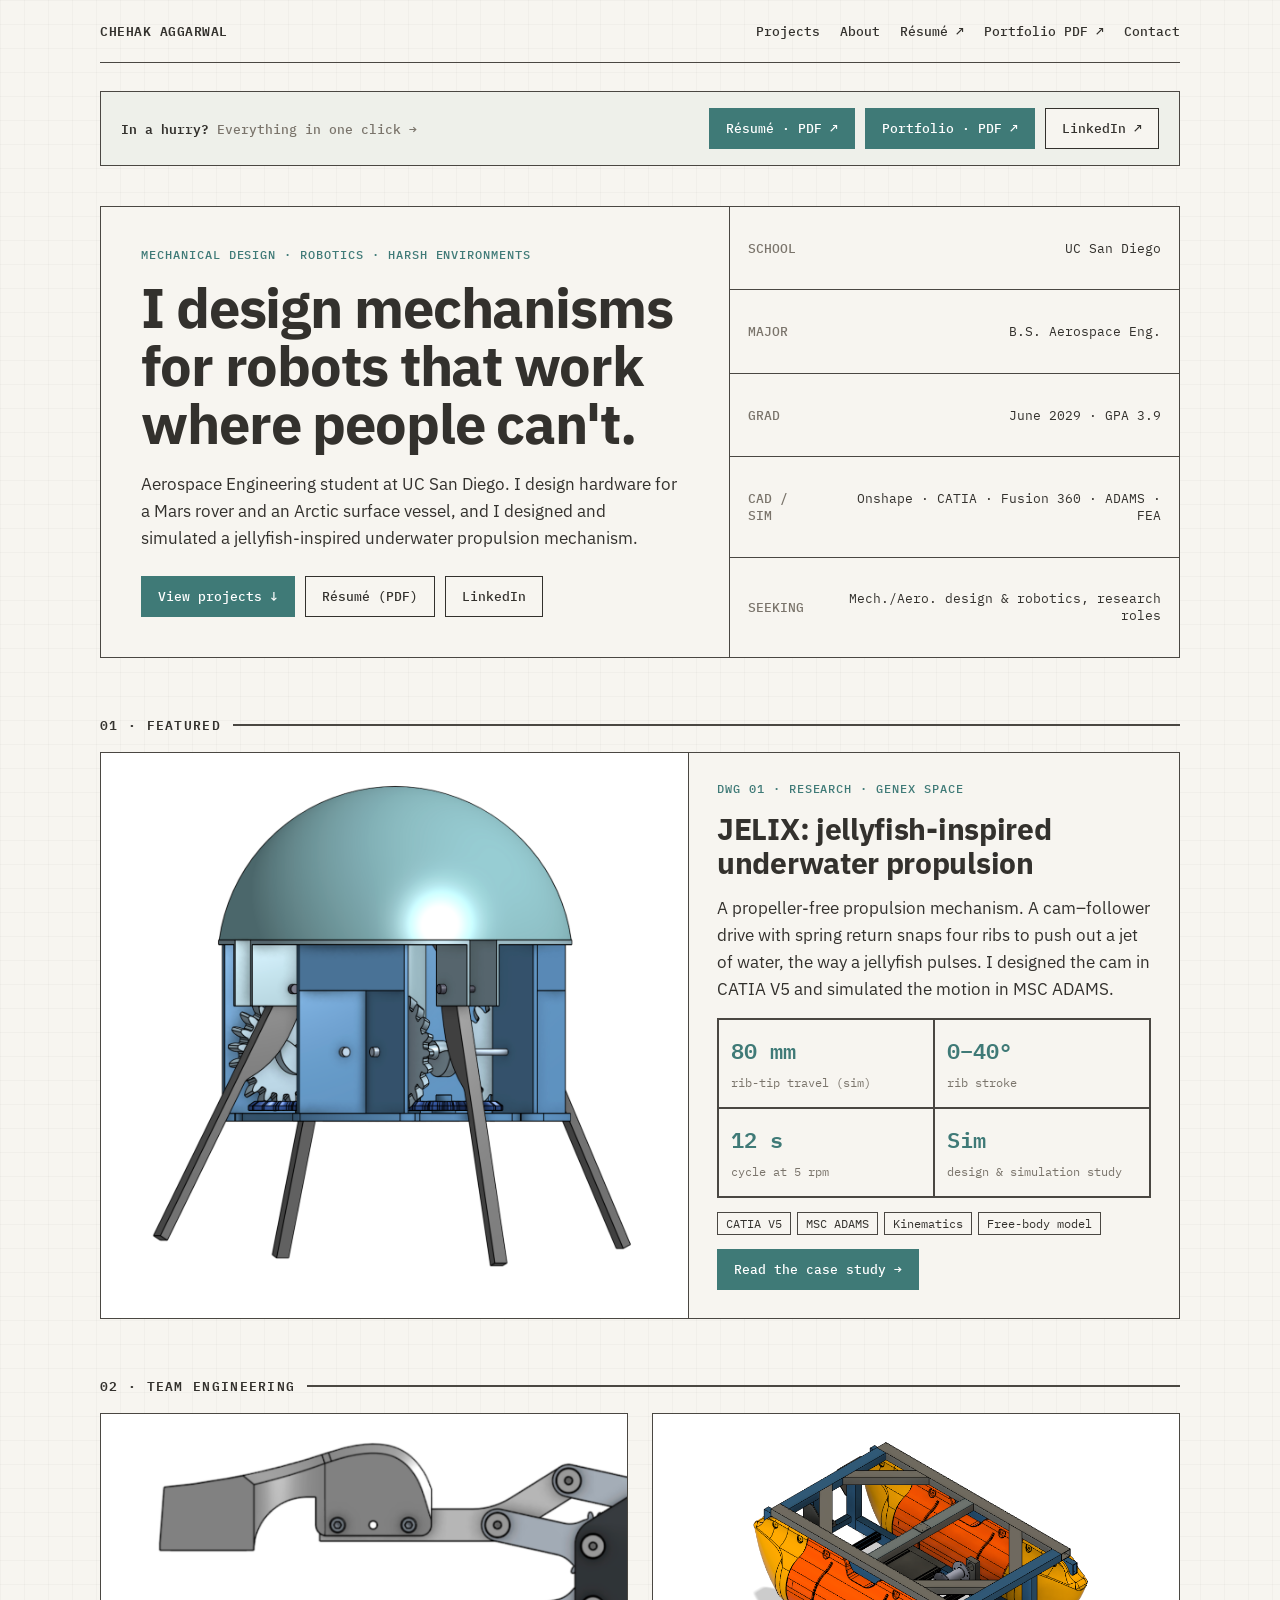
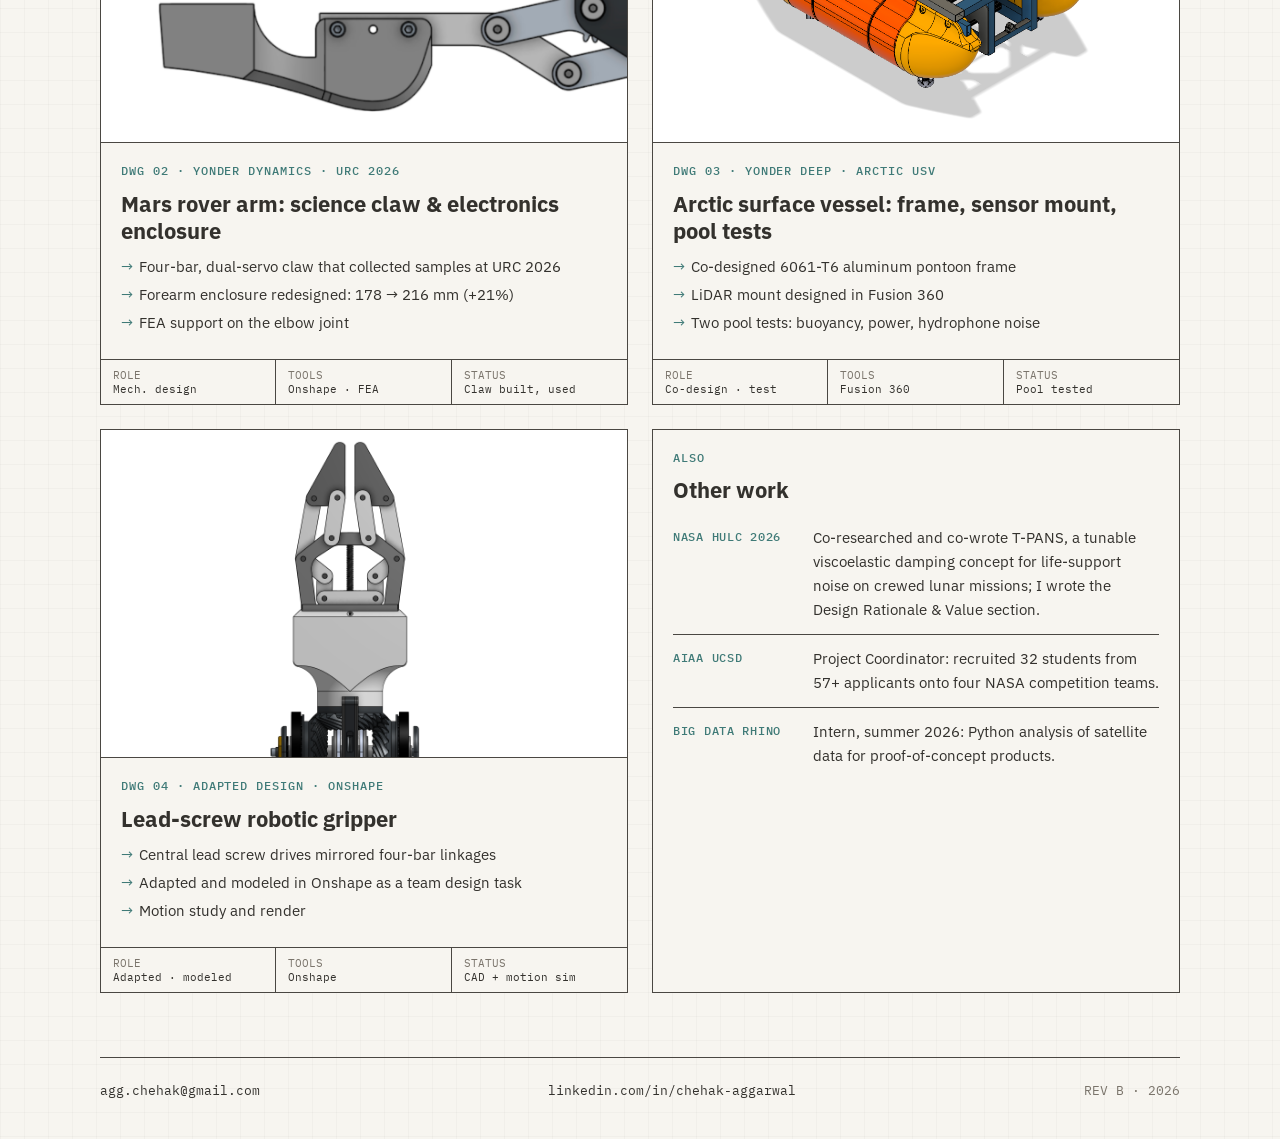
==== index.html @ 40a9fc22 "Update index.html" ====
<!doctype html>
<html lang="en">
<head>
<meta charset="utf-8">
<meta name="viewport" content="width=device-width, initial-scale=1">
<title>Chehak Aggarwal · Mechanical Design & Robotics</title>
<meta name="description" content="Chehak Aggarwal: Aerospace Engineering student at UC San Diego designing mechanisms for robots and vehicles in harsh environments: Mars rover arm, Arctic surface vessel, jellyfish-inspired propulsion.">
<meta property="og:title" content="Chehak Aggarwal · Mechanical Design & Robotics">
<meta property="og:description" content="Mars rover arm · Arctic surface vessel · Bio-inspired underwater propulsion">
<meta property="og:image" content="images/gripper-render.png">
<link rel="preconnect" href="https://fonts.googleapis.com">
<link rel="preconnect" href="https://fonts.gstatic.com" crossorigin>
<link href="https://fonts.googleapis.com/css2?family=IBM+Plex+Mono:wght@400;500;600&family=IBM+Plex+Sans:wght@400;500;600;700&display=swap" rel="stylesheet">
<link rel="stylesheet" href="assets/style.css">
</head>
<body>
<div class="wrap">
  <nav class="nav">
    <a class="brand" href="index.html">CHEHAK AGGARWAL</a>
    <div class="links">
      <a href="#projects">Projects</a>
      <a href="about.html">About</a>
      <a href="resume.pdf" target="_blank" rel="noopener">Résumé ↗</a><a href="portfolio.pdf" target="_blank" rel="noopener">Portfolio PDF ↗</a>
      <a href="#contact">Contact</a>
    </div>
  </nav>

  <section class="quick" aria-label="Quick links">
    <span class="q"><b>In a hurry?</b> Everything in one click →</span>
    <div class="links">
      <a class="btn p" href="resume.pdf" target="_blank" rel="noopener">Résumé · PDF ↗</a>
      <a class="btn p" href="portfolio.pdf" target="_blank" rel="noopener">Portfolio · PDF ↗</a>
      <a class="btn" href="https://www.linkedin.com/in/chehak-aggarwal/" target="_blank" rel="noopener">LinkedIn ↗</a>
    </div>
  </section>

  <header class="hero">
    <div class="l">
      <div class="tag">Mechanical design · Robotics · Harsh environments</div>
      <h1>I design mechanisms for robots that work where people can't.</h1>
      <p>Aerospace Engineering student at UC San Diego. I design hardware for a Mars rover and an Arctic surface vessel, and I designed and simulated a jellyfish-inspired underwater propulsion mechanism.</p>
      <div class="ctas">
        <a class="btn p" href="#projects">View projects ↓</a>
        <a class="btn" href="resume.pdf" target="_blank" rel="noopener">Résumé (PDF)</a>
        <a class="btn" href="https://www.linkedin.com/in/chehak-aggarwal/" target="_blank" rel="noopener">LinkedIn</a>
      </div>
    </div>
    <div class="tb">
      <div><b>SCHOOL</b><span>UC San Diego</span></div>
      <div><b>MAJOR</b><span>B.S. Aerospace Eng.</span></div>
      <div><b>GRAD</b><span>June 2029 · GPA 3.9</span></div>
      <div><b>CAD / SIM</b><span>Onshape · CATIA · Fusion 360 · ADAMS · FEA</span></div>
      <div><b>SEEKING</b><span>Mech./Aero. design &amp; robotics, research roles</span></div>
    </div>
  </header>

  <div class="label" id="projects">01 · Featured</div>
  <a class="feat" href="projects/jelix.html" style="text-decoration:none">
    <figure class="fig" data-label="JELIX cutaway render" data-file="jelix-cutaway.png"><img src="images/jelix-cutaway.png" alt="JELIX underwater vehicle cutaway render showing the cam-follower propulsion mechanism"></figure>
    <div class="body">
      <div class="tag">DWG 01 · Research · Genex Space</div>
      <h3>JELIX: jellyfish-inspired underwater propulsion</h3>
      <p>A propeller-free propulsion mechanism. A cam–follower drive with spring return snaps four ribs to push out a jet of water, the way a jellyfish pulses. I designed the cam in CATIA V5 and simulated the motion in MSC ADAMS.</p>
      <div class="stats">
        <div><strong>80 mm</strong><span>rib-tip travel (sim)</span></div>
        <div><strong>0–40°</strong><span>rib stroke</span></div>
        <div><strong>12 s</strong><span>cycle at 5 rpm</span></div>
        <div><strong>Sim</strong><span>design &amp; simulation study</span></div>
      </div>
      <div class="chips"><span>CATIA V5</span><span>MSC ADAMS</span><span>Kinematics</span><span>Free-body model</span></div>
      <span class="btn p" style="align-self:flex-start">Read the case study →</span>
    </div>
  </a>

  <div class="label">02 · Team engineering</div>
  <div class="grid">
    <a class="card" href="projects/rover-arm.html">
      <figure class="fig" data-label="Science claw render" data-file="claw-render.png"><img src="images/claw-render.png" alt="Rover science claw and hand CAD render"></figure>
      <div class="body">
        <div class="tag">DWG 02 · Yonder Dynamics · URC 2026</div>
        <h3>Mars rover arm: science claw &amp; electronics enclosure</h3>
        <ul>
          <li>Four-bar, dual-servo claw that collected samples at URC 2026</li>
          <li>Forearm enclosure redesigned: 178 → 216 mm (+21%)</li>
          <li>FEA support on the elbow joint</li>
        </ul>
      </div>
      <div class="cardfoot"><div><b>ROLE</b>Mech. design</div><div><b>TOOLS</b>Onshape · FEA</div><div><b>STATUS</b>Claw built, used</div></div>
    </a>
    <a class="card" href="projects/arctic-usv.html">
      <figure class="fig" data-label="USV frame render" data-file="usv-frame.png"><img src="images/usv-frame.png" alt="Arctic surface vessel frame and pontoons CAD render"></figure>
      <div class="body">
        <div class="tag">DWG 03 · Yonder Deep · Arctic USV</div>
        <h3>Arctic surface vessel: frame, sensor mount, pool tests</h3>
        <ul>
          <li>Co-designed 6061-T6 aluminum pontoon frame</li>
          <li>LiDAR mount designed in Fusion 360</li>
          <li>Two pool tests: buoyancy, power, hydrophone noise</li>
        </ul>
      </div>
      <div class="cardfoot"><div><b>ROLE</b>Co-design · test</div><div><b>TOOLS</b>Fusion 360</div><div><b>STATUS</b>Pool tested</div></div>
    </a>
    <a class="card" href="projects/gripper.html">
      <figure class="fig fit" data-label="Gripper render" data-file="gripper-render.png"><img src="images/gripper-render.png" alt="Lead-screw robotic gripper with four-bar linkages, CAD render"></figure>
      <div class="body">
        <div class="tag">DWG 04 · Adapted design · Onshape</div>
        <h3>Lead-screw robotic gripper</h3>
        <ul>
          <li>Central lead screw drives mirrored four-bar linkages</li>
          <li>Adapted and modeled in Onshape as a team design task</li>
          <li>Motion study and render</li>
        </ul>
      </div>
      <div class="cardfoot"><div><b>ROLE</b>Adapted · modeled</div><div><b>TOOLS</b>Onshape</div><div><b>STATUS</b>CAD + motion sim</div></div>
    </a>
    <div class="card">
      <div class="body">
        <div class="tag">Also</div>
        <h3>Other work</h3>
        <div class="rows" style="border:0">
          <div><span class="k">NASA HuLC 2026</span><span>Co-researched and co-wrote T-PANS, a tunable viscoelastic damping concept for life-support noise on crewed lunar missions; I wrote the Design Rationale &amp; Value section.</span></div>
          <div><span class="k">AIAA UCSD</span><span>Project Coordinator: recruited 32 students from 57+ applicants onto four NASA competition teams.</span></div>
          <div><span class="k">Big Data Rhino</span><span>Intern, summer 2026: Python analysis of satellite data for proof-of-concept products.</span></div>
        </div>
      </div>
    </div>
  </div>

  <footer class="foot" id="contact">
    <a href="mailto:agg.chehak@gmail.com">agg.chehak@gmail.com</a>
    <a href="https://www.linkedin.com/in/chehak-aggarwal/" target="_blank" rel="noopener">linkedin.com/in/chehak-aggarwal</a>
    <span class="muted">REV B · 2026</span>
  </footer>
</div>
<script src="assets/main.js"></script>
</body>
</html>
---- assets/style.css ----
/* Chehak Aggarwal — portfolio · "engineering drawing" theme */
:root{
  /* calm palette: warm paper, soft charcoal, muted sea-green accent */
  --paper:#f7f5f0; --paper-2:#eef0ea; --ink:#33312d; --muted:#7a746b; --line:#4a4742;
  --red:#3f7a77; --red-dark:#2f5f5c; --grid:#00000006; --hatch:#0000000c; --on-acc:#ffffff; --img-bg:#ffffff;
  --sans:"IBM Plex Sans", Inter, system-ui, -apple-system, "Segoe UI", sans-serif;
  --mono:"IBM Plex Mono", "JetBrains Mono", ui-monospace, Menlo, Consolas, monospace;
  --max:1120px;
}
/* dark mode: same drawing feel, low-glare charcoal paper */
@media (prefers-color-scheme: dark){
  :root:not([data-theme="light"]){
    --paper:#1e201f; --paper-2:#252928; --ink:#e4e0d8; --muted:#a39d93; --line:#8a857c;
    --red:#86b8b2; --red-dark:#a3ccc7; --grid:#ffffff07; --hatch:#ffffff0e; --on-acc:#142120; --img-bg:#f4f2ee;
    color-scheme:dark;
  }
}
:root[data-theme="dark"]{
  --paper:#1e201f; --paper-2:#252928; --ink:#e4e0d8; --muted:#a39d93; --line:#8a857c;
  --red:#86b8b2; --red-dark:#a3ccc7; --grid:#ffffff07; --hatch:#ffffff0e; --on-acc:#142120; --img-bg:#f4f2ee;
  color-scheme:dark;
}
*{box-sizing:border-box;margin:0;padding:0}
html{scroll-behavior:smooth}
body{
  background:var(--paper); color:var(--ink); font-family:var(--sans); font-size:17px; line-height:1.6;
  background-image:linear-gradient(var(--grid) 1px,transparent 1px),linear-gradient(90deg,var(--grid) 1px,transparent 1px);
  background-size:24px 24px; -webkit-font-smoothing:antialiased;
}
img,video{max-width:100%;display:block}
a{color:inherit}
.wrap{max-width:var(--max);margin:0 auto;padding-left:max(20px,env(safe-area-inset-left,0px));padding-right:max(20px,env(safe-area-inset-right,0px))}
.mono{font-family:var(--mono)}
.tag{font:500 12px/1.4 var(--mono);color:var(--red);letter-spacing:.08em;text-transform:uppercase}
.muted{color:var(--muted)}

/* ---------- nav ---------- */
.nav{display:flex;justify-content:space-between;align-items:center;gap:16px;flex-wrap:wrap;
  padding:20px 0;border-bottom:1.5px solid var(--line);font:500 13px var(--mono)}
.nav .brand{font-weight:600;text-decoration:none;letter-spacing:.04em}
.nav .links{display:flex;gap:20px;flex-wrap:wrap}
.nav a{text-decoration:none}
.nav a:hover,.nav a[aria-current]{color:var(--red)}

/* ---------- buttons ---------- */
.btn{display:inline-block;font:500 13px var(--mono);padding:11px 16px;border:1.5px solid var(--ink);
  text-decoration:none;background:var(--paper);transition:background .15s,color .15s,border-color .15s}
.btn.p{background:var(--red);border-color:var(--red);color:var(--on-acc)}
.btn:hover{background:var(--red-dark);border-color:var(--red-dark);color:var(--on-acc)}
.btn:focus-visible,a:focus-visible{outline:2px solid var(--red);outline-offset:2px}

/* ---------- "in a hurry?" quick links ---------- */
.quick{display:flex;align-items:center;justify-content:space-between;gap:16px;flex-wrap:wrap;
  margin:28px 0 0;padding:16px 20px;border:1.5px solid var(--line);background:var(--paper-2)}
.quick .q{font:500 13px var(--mono);color:var(--muted)}
.quick .q b{color:var(--ink);font-weight:600}
.quick .links{display:flex;gap:10px;flex-wrap:wrap}
.quick .btn{display:inline-flex;align-items:center;gap:8px}
.ctas{display:flex;gap:10px;flex-wrap:wrap;margin-top:24px}

/* ---------- hero ---------- */
.hero{display:grid;grid-template-columns:1.4fr 1fr;border:1.5px solid var(--line);margin:40px 0;background:var(--paper)}
.hero .l{padding:40px;border-right:1.5px solid var(--line)}
.hero h1{font-size:clamp(34px,5vw,56px);line-height:1.04;font-weight:700;letter-spacing:-.02em;margin:14px 0 18px}
.hero p{max-width:54ch}
.tb{display:grid;font:13px var(--mono)}
.tb div{padding:14px 18px;border-bottom:1px solid var(--line);display:flex;justify-content:space-between;align-items:center;gap:12px;text-align:right}
.tb div:last-child{border-bottom:0}
.tb b{font-weight:500;color:var(--muted);text-align:left}

/* ---------- section label ---------- */
.label{font:600 13px var(--mono);letter-spacing:.1em;text-transform:uppercase;margin:56px 0 16px;display:flex;align-items:center;gap:12px}
.label::after{content:"";flex:1;height:1.5px;background:var(--line)}

/* ---------- figures (with graceful placeholder) ---------- */
figure{margin:0}
.fig{position:relative;background:var(--paper);overflow:hidden}
.fig img,.fig video{width:100%;height:100%;object-fit:contain;background:var(--img-bg)}
.fig.missing{display:grid;place-items:center;min-height:240px;
  background:repeating-linear-gradient(45deg,transparent 0 10px,var(--hatch) 10px 11px)}
.fig.missing img,.fig.missing video{display:none}
.fig.missing::after{content:"[ " attr(data-label) " ]\A images/" attr(data-file);white-space:pre;text-align:center;
  font:12px/1.6 var(--mono);color:var(--muted);padding:12px}
figcaption{font:12px/1.5 var(--mono);color:var(--muted);padding:8px 2px 0}

/* ---------- featured ---------- */
.feat{display:grid;grid-template-columns:1.2fr 1fr;border:1.5px solid var(--line);background:var(--paper)}
.feat>.fig{border-right:1.5px solid var(--line);min-height:320px}
.feat .body{padding:28px;display:flex;flex-direction:column;gap:14px}
.feat h3{font-size:30px;line-height:1.15;letter-spacing:-.01em}
.stats{display:grid;grid-template-columns:repeat(2,1fr);border:1px solid var(--line)}
.stats div{padding:12px;border:.5px solid var(--line);min-width:0}
.stats strong{display:block;font:600 22px var(--mono);color:var(--red)}
.stats span{font:12px var(--mono);color:var(--muted)}
.chips{display:flex;gap:6px;flex-wrap:wrap}
.chips span{font:12px var(--mono);border:1px solid var(--line);padding:3px 8px;background:var(--paper)}

/* ---------- cards ---------- */
.grid{display:grid;grid-template-columns:repeat(2,1fr);gap:24px}
.grid>*,.hero>*,.feat>*,.doc>*,.phead>*,.figs>*{min-width:0}
.fig.missing::after{white-space:pre-wrap;overflow-wrap:anywhere}
.figs .fig.missing,.card .fig.missing{min-height:0}
table.spec td{overflow-wrap:anywhere}
.card{border:1.5px solid var(--line);background:var(--paper);display:flex;flex-direction:column;text-decoration:none;transition:transform .15s,box-shadow .15s}
a.card:hover{transform:translate(-2px,-2px);box-shadow:3px 3px 0 var(--red)}
.card .fig{border-bottom:1.5px solid var(--line);aspect-ratio:16/10}
.card .body{padding:20px;display:flex;flex-direction:column;gap:10px;flex:1}
.card h3{font-size:22px;line-height:1.25}
.card ul{list-style:none;font-size:15px}
.card li{padding-left:18px;position:relative;margin-bottom:4px}
.card li::before{content:"→";position:absolute;left:0;color:var(--red)}
.cardfoot{display:grid;grid-template-columns:repeat(3,1fr);border-top:1.5px solid var(--line);font:11px var(--mono)}
.cardfoot div{padding:8px 12px;border-right:1px solid var(--line)}
.cardfoot div:last-child{border-right:0}
.cardfoot b{display:block;color:var(--muted);font-weight:400}

/* ---------- other work list ---------- */
.rows{border:1.5px solid var(--line);background:var(--paper)}
.rows>div{display:grid;grid-template-columns:180px 1fr;gap:20px;padding:16px 20px;border-bottom:1px solid var(--line)}
.rows>div:last-child{border-bottom:0}
.card .rows>div{grid-template-columns:120px 1fr;padding:12px 0;font-size:15px}
.rows .k{font:500 12px var(--mono);color:var(--red);text-transform:uppercase;letter-spacing:.06em;padding-top:3px}

/* ---------- project page ---------- */
.phead{border:1.5px solid var(--line);background:var(--paper);margin:40px 0 0;display:grid;grid-template-columns:1.5fr 1fr}
.phead .l{padding:36px;border-right:1.5px solid var(--line)}
.phead h1{font-size:clamp(32px,4.6vw,50px);line-height:1.06;letter-spacing:-.02em;margin:12px 0 14px}
.hero-fig{border:1.5px solid var(--line);border-top:0;background:var(--img-bg)}
.hero-fig .fig{min-height:300px}
.doc{display:grid;grid-template-columns:200px 1fr;gap:40px;margin:48px 0}
.toc{position:sticky;top:20px;align-self:start;font:12px/2 var(--mono)}
.toc a{display:block;text-decoration:none;color:var(--muted)}
.toc a:hover{color:var(--red)}
.sec{padding:0 0 36px;margin-bottom:36px;border-bottom:1px dashed var(--muted)}
.sec:last-child{border-bottom:0}
.sec h2{font:600 13px var(--mono);letter-spacing:.1em;text-transform:uppercase;color:var(--red);margin-bottom:12px}
.sec h3{font-size:21px;margin:18px 0 8px}
.sec p{max-width:70ch;margin-bottom:12px}
.sec ul{margin:0 0 12px 20px;max-width:70ch}
.sec li{margin-bottom:6px}
.figs{display:grid;grid-template-columns:repeat(2,1fr);gap:16px;margin:16px 0}
.figs .fig{border:1.5px solid var(--line);aspect-ratio:4/3}
.figs.one{grid-template-columns:1fr}
.figs.one .fig{aspect-ratio:16/9}
.note{border-left:3px solid var(--red);padding:10px 16px;background:var(--paper-2);font-size:15px;margin:12px 0;max-width:70ch}
table.spec{border-collapse:collapse;font:14px var(--mono);margin:8px 0 16px;width:100%;max-width:640px}
table.spec td{border:1px solid var(--line);padding:8px 12px;vertical-align:top}
table.spec td:first-child{color:var(--muted);width:42%}

/* ---------- footer ---------- */
.foot{margin:64px 0 0;border-top:1.5px solid var(--line);padding:24px 0 40px;display:flex;justify-content:space-between;flex-wrap:wrap;gap:12px;font:13px var(--mono)}
.foot a{text-decoration:none}
.foot a:hover{color:var(--red)}

/* ---------- responsive ---------- */
@media (max-width:860px){
  .hero,.feat,.grid,.phead,.doc{grid-template-columns:1fr}
  .hero .l,.phead .l{border-right:0;border-bottom:1.5px solid var(--line);padding:28px}
  .feat>.fig{border-right:0;border-bottom:1.5px solid var(--line)}
  .toc{position:static;display:flex;flex-wrap:wrap;gap:4px 16px}
  .rows>div{grid-template-columns:1fr;gap:4px}
  .figs{grid-template-columns:1fr}
  body{font-size:16px}
}
@media (prefers-reduced-motion:reduce){*{transition:none!important;scroll-behavior:auto!important}}


/* ---------- image sizing (v2): no blank bands ----------
   • Big single images and page-top images keep their own shape.
   • Home cards, the featured card and side-by-side pairs fill a fixed frame (edges may crop slightly).
   • Add class "fit" to any <figure class="fig"> to show the whole image instead of cropping. */
.fig img,.fig video{width:100%;height:auto;object-fit:contain}
.hero-fig .fig{min-height:0}
.hero-fig .fig img,.hero-fig .fig video{max-height:600px;width:100%;height:auto;object-fit:contain}
.figs.one .fig{aspect-ratio:auto}
.figs.one .fig img,.figs.one .fig video{max-height:640px}
.card .fig img,.card .fig video,
.feat>.fig img,.feat>.fig video,
.figs:not(.one) .fig img,.figs:not(.one) .fig video,
.phead>.fig img{height:100%;object-fit:cover}
.fig.fit img,.fig.fit video{object-fit:contain!important}
.figs.one .fig.missing{aspect-ratio:16/9}
.hero-fig .fig.missing{min-height:300px}
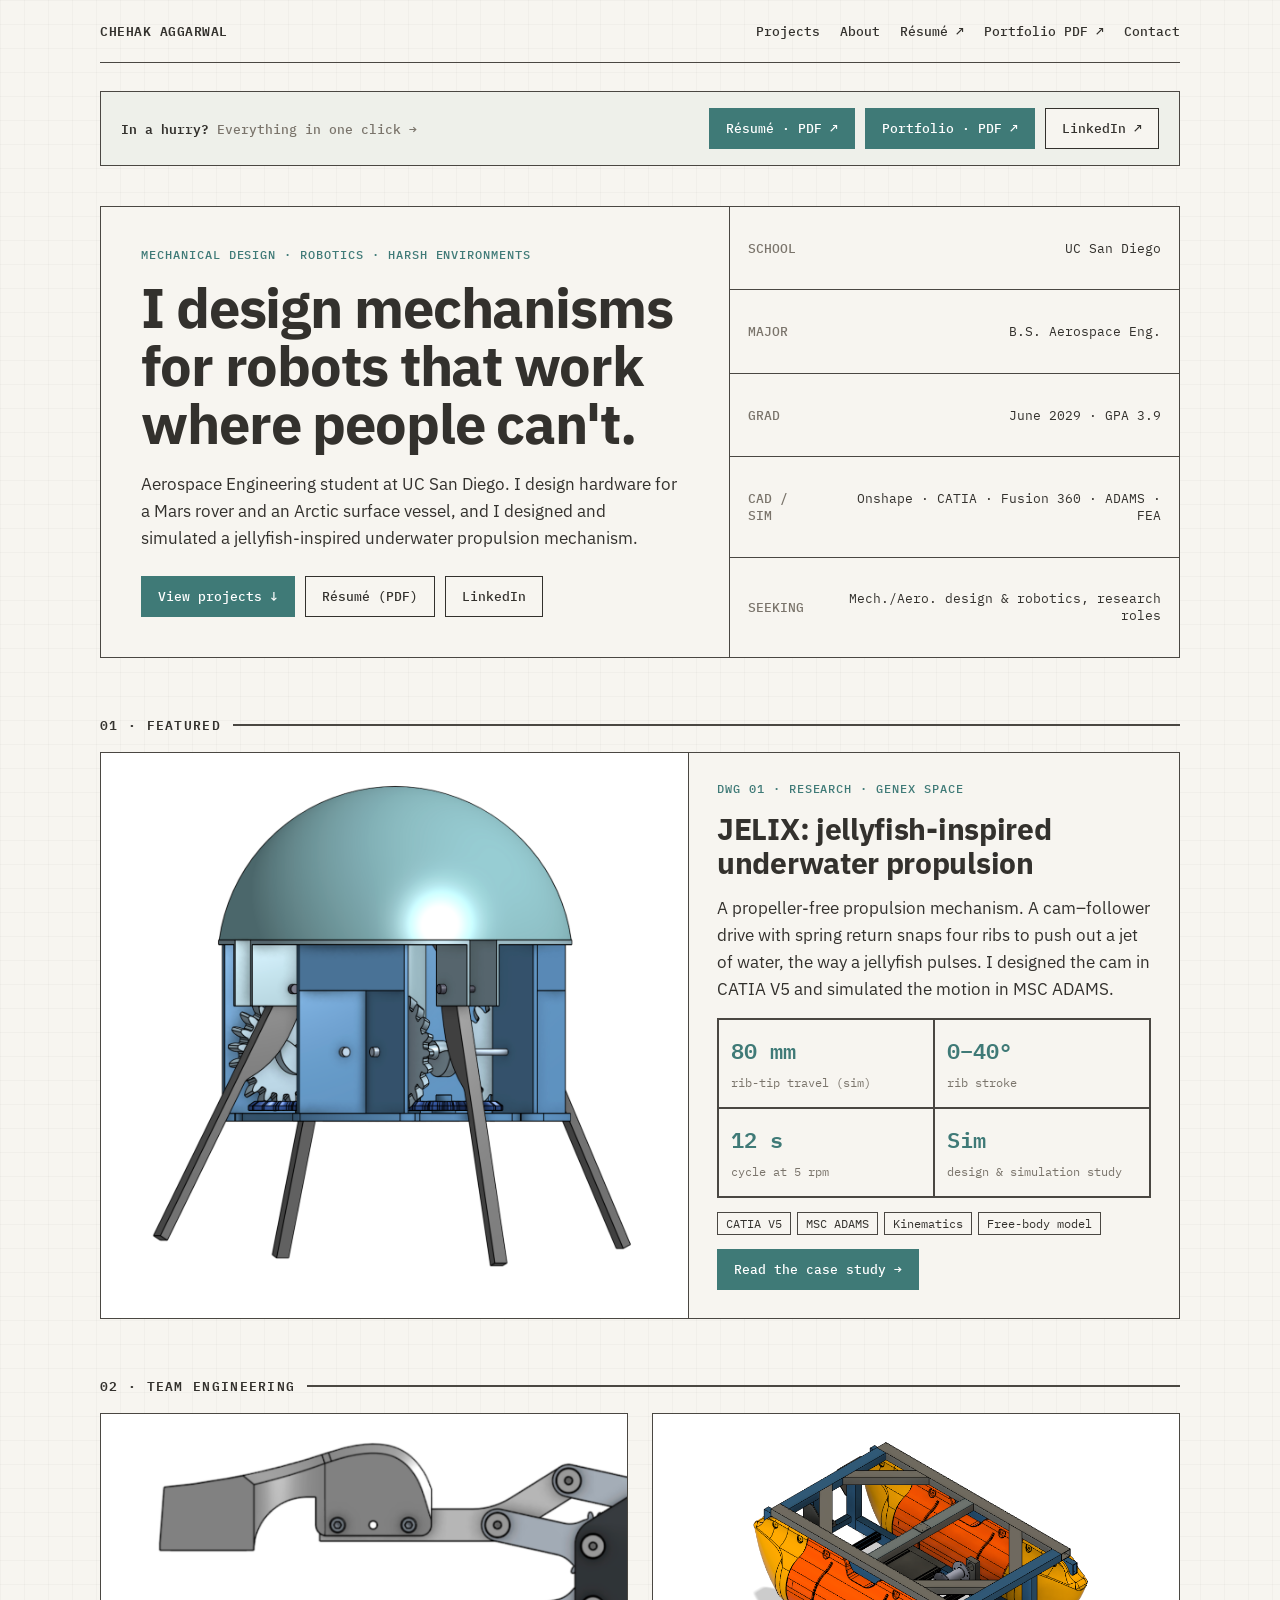
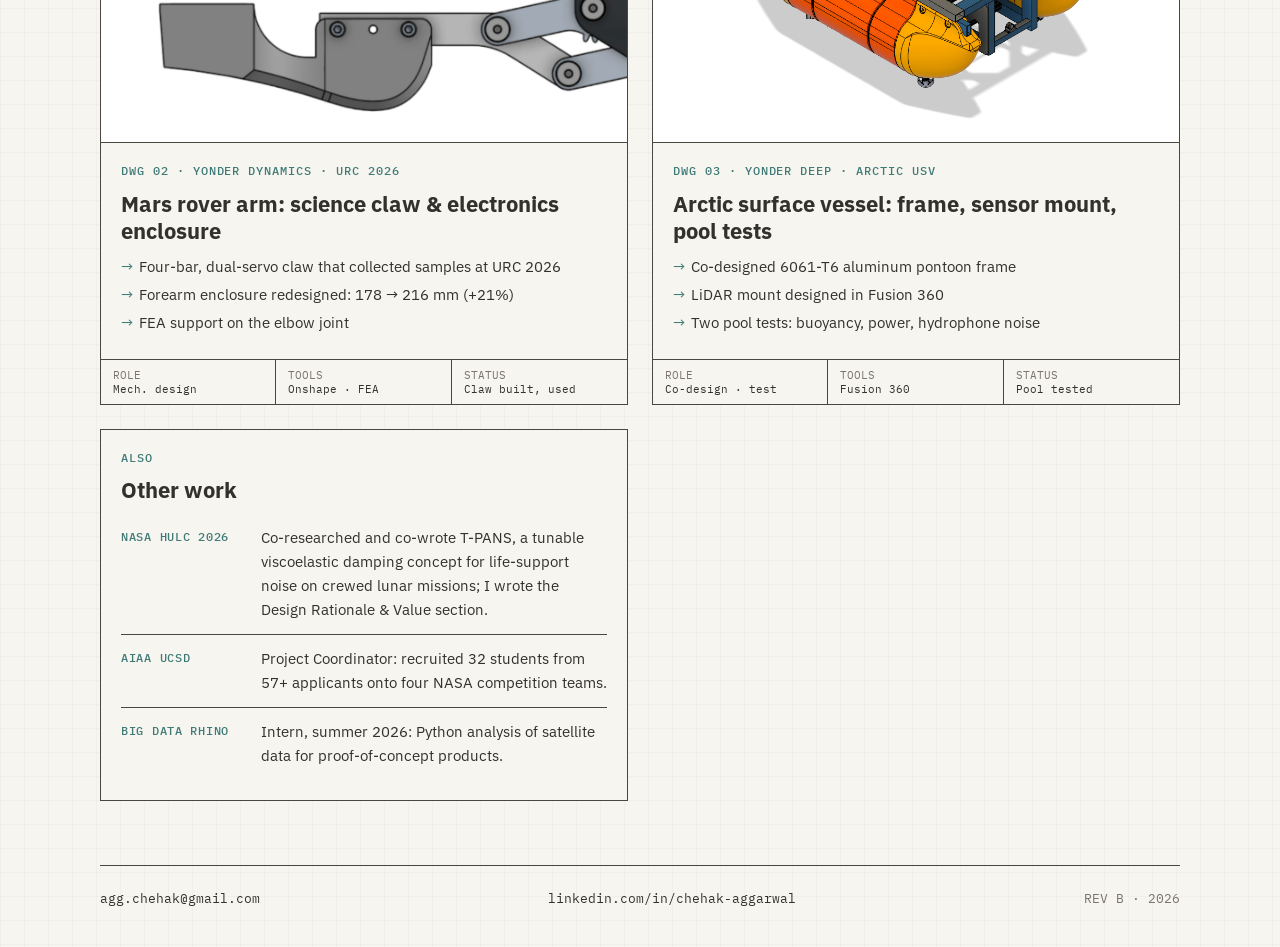
==== commit 3583443e: "Update index.html" ====
--- a/index.html
+++ b/index.html
@@ -100,19 +100,6 @@
       </div>
       <div class="cardfoot"><div><b>ROLE</b>Co-design · test</div><div><b>TOOLS</b>Fusion 360</div><div><b>STATUS</b>Pool tested</div></div>
     </a>
-    <a class="card" href="projects/gripper.html">
-      <figure class="fig fit" data-label="Gripper render" data-file="gripper-render.png"><img src="images/gripper-render.png" alt="Lead-screw robotic gripper with four-bar linkages, CAD render"></figure>
-      <div class="body">
-        <div class="tag">DWG 04 · Adapted design · Onshape</div>
-        <h3>Lead-screw robotic gripper</h3>
-        <ul>
-          <li>Central lead screw drives mirrored four-bar linkages</li>
-          <li>Adapted and modeled in Onshape as a team design task</li>
-          <li>Motion study and render</li>
-        </ul>
-      </div>
-      <div class="cardfoot"><div><b>ROLE</b>Adapted · modeled</div><div><b>TOOLS</b>Onshape</div><div><b>STATUS</b>CAD + motion sim</div></div>
-    </a>
     <div class="card">
       <div class="body">
         <div class="tag">Also</div>
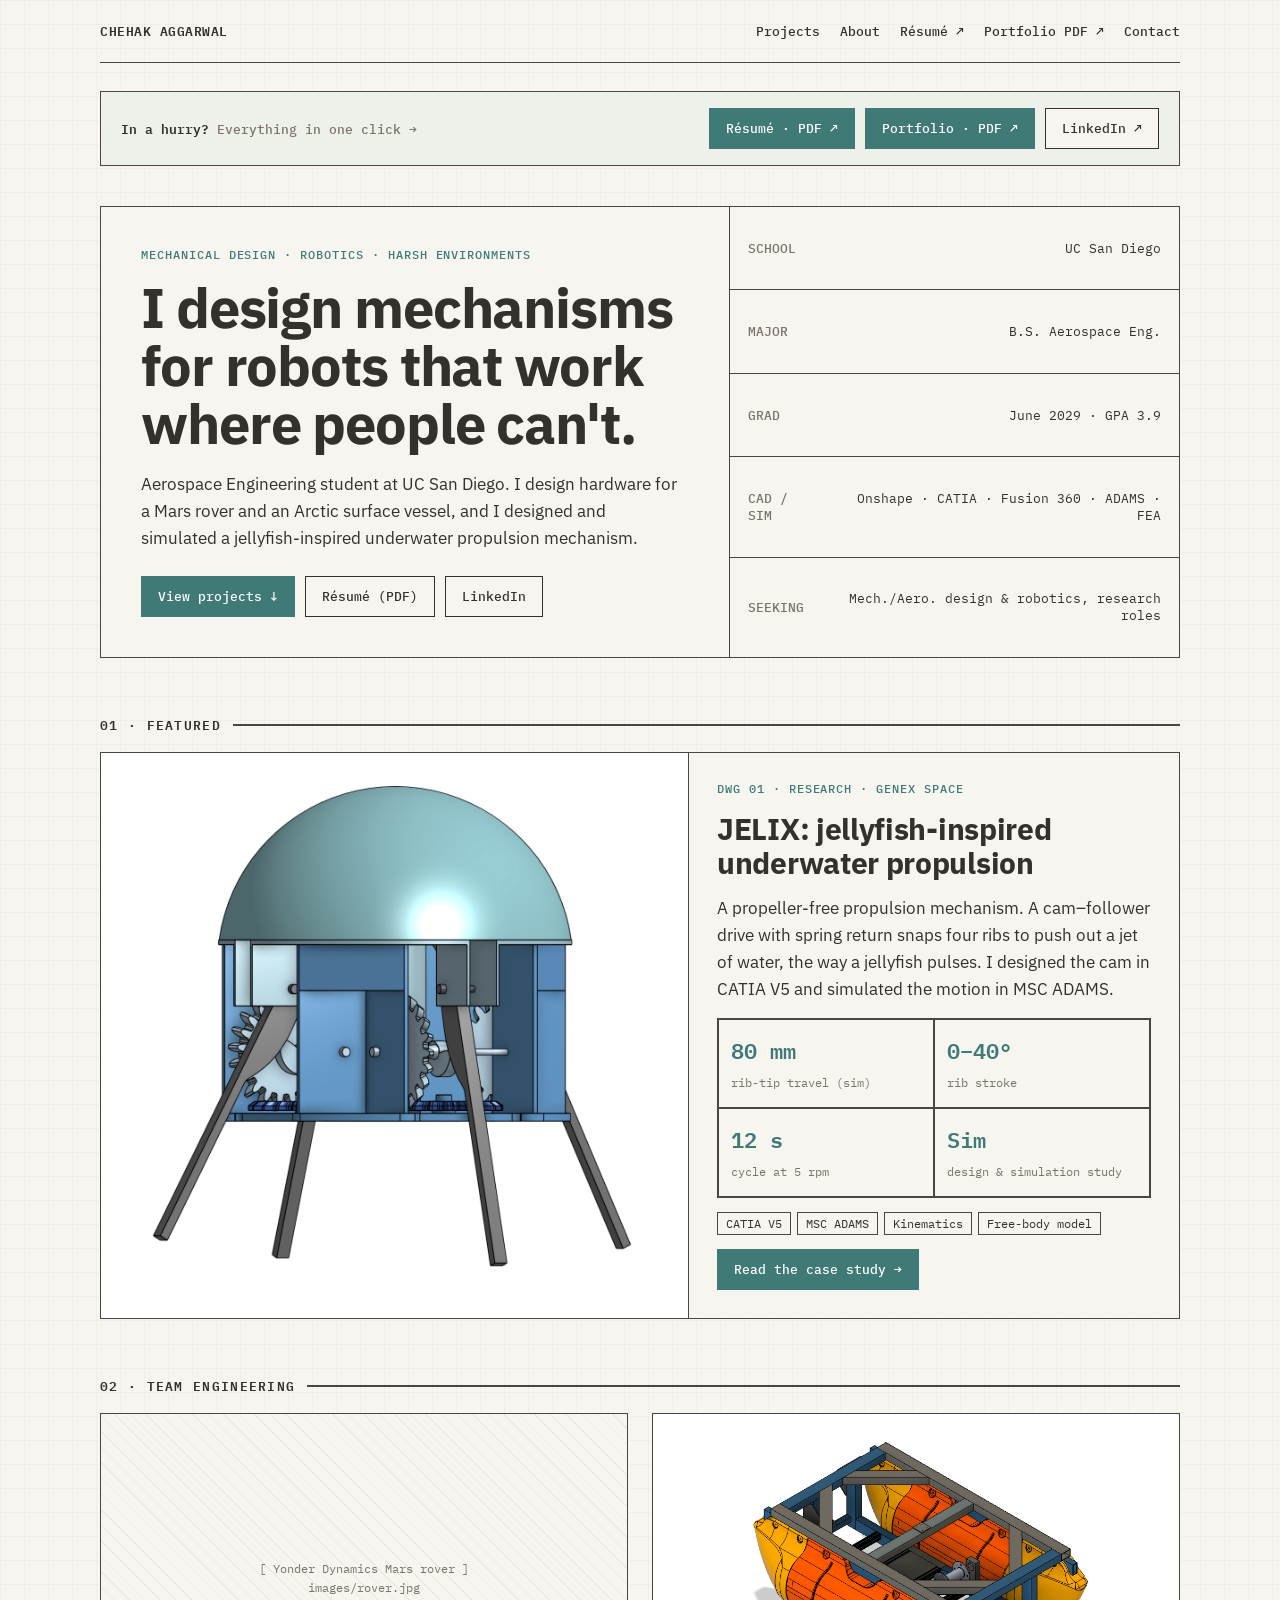
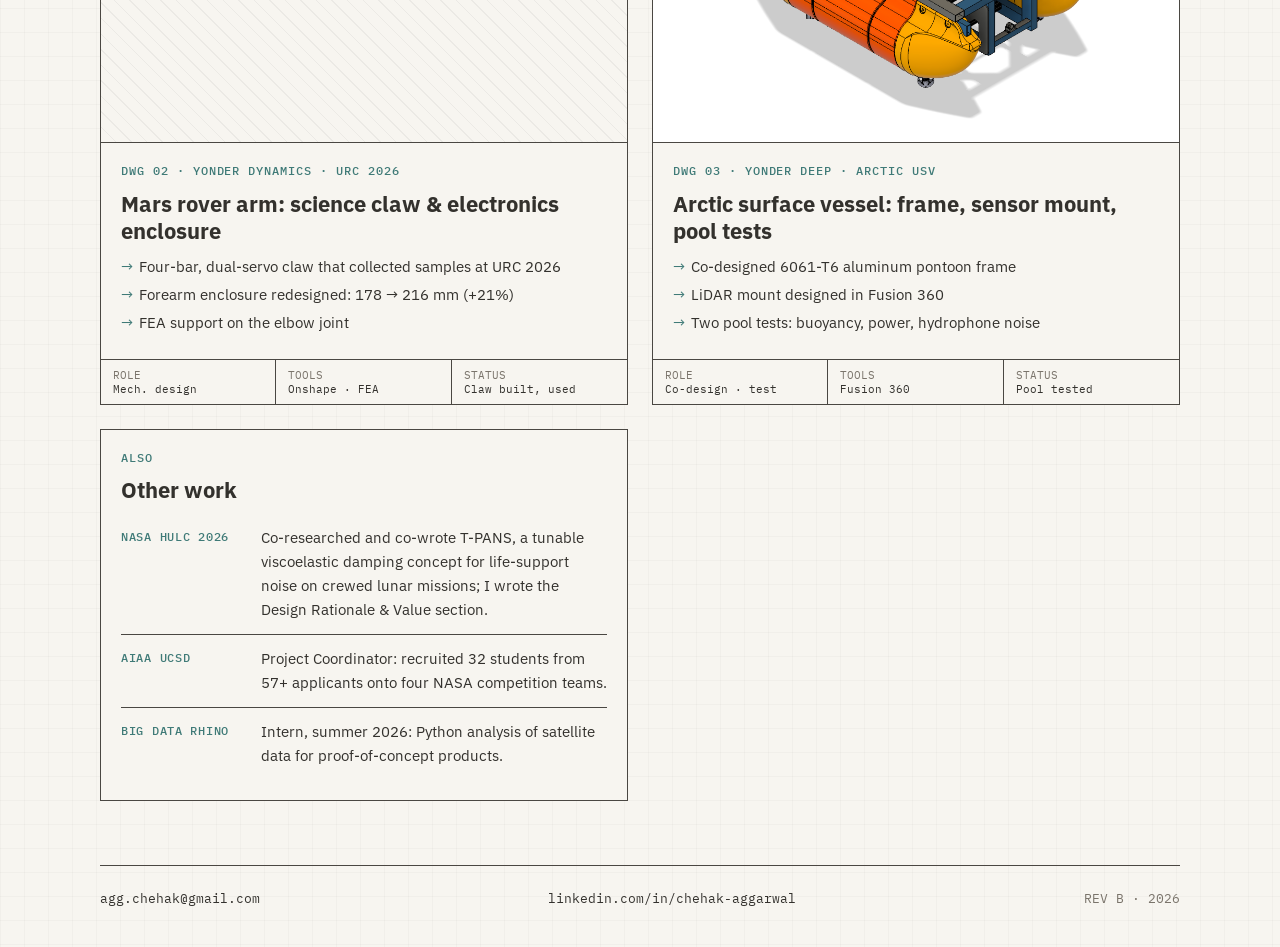
==== commit 34e90437: "Update index.html" ====
--- a/index.html
+++ b/index.html
@@ -75,7 +75,7 @@
   <div class="label">02 · Team engineering</div>
   <div class="grid">
     <a class="card" href="projects/rover-arm.html">
-      <figure class="fig" data-label="Science claw render" data-file="claw-render.png"><img src="images/claw-render.png" alt="Rover science claw and hand CAD render"></figure>
+            <figure class="fig" data-label="Yonder Dynamics Mars rover" data-file="rover.jpg"><img src="images/rover.jpg" alt="Yonder Dynamics Mars rover"></figure>
       <div class="body">
         <div class="tag">DWG 02 · Yonder Dynamics · URC 2026</div>
         <h3>Mars rover arm: science claw &amp; electronics enclosure</h3>
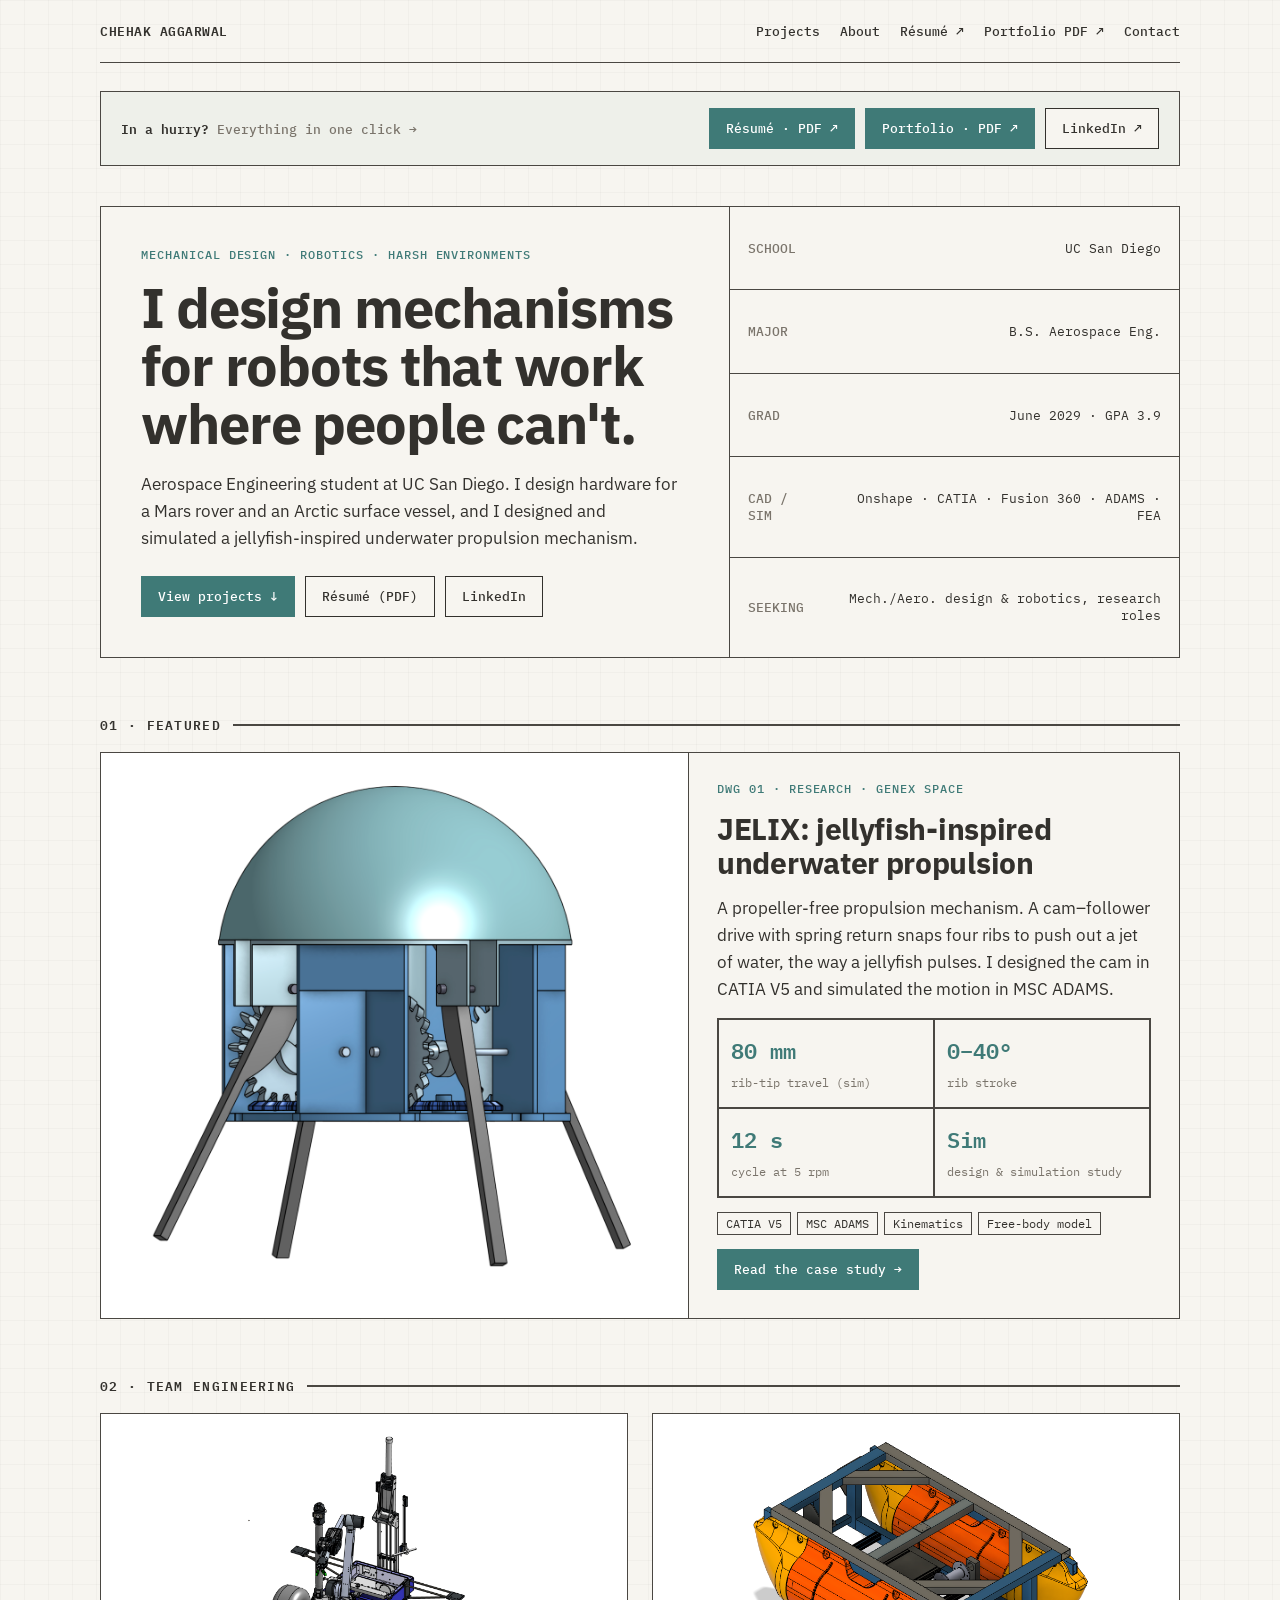
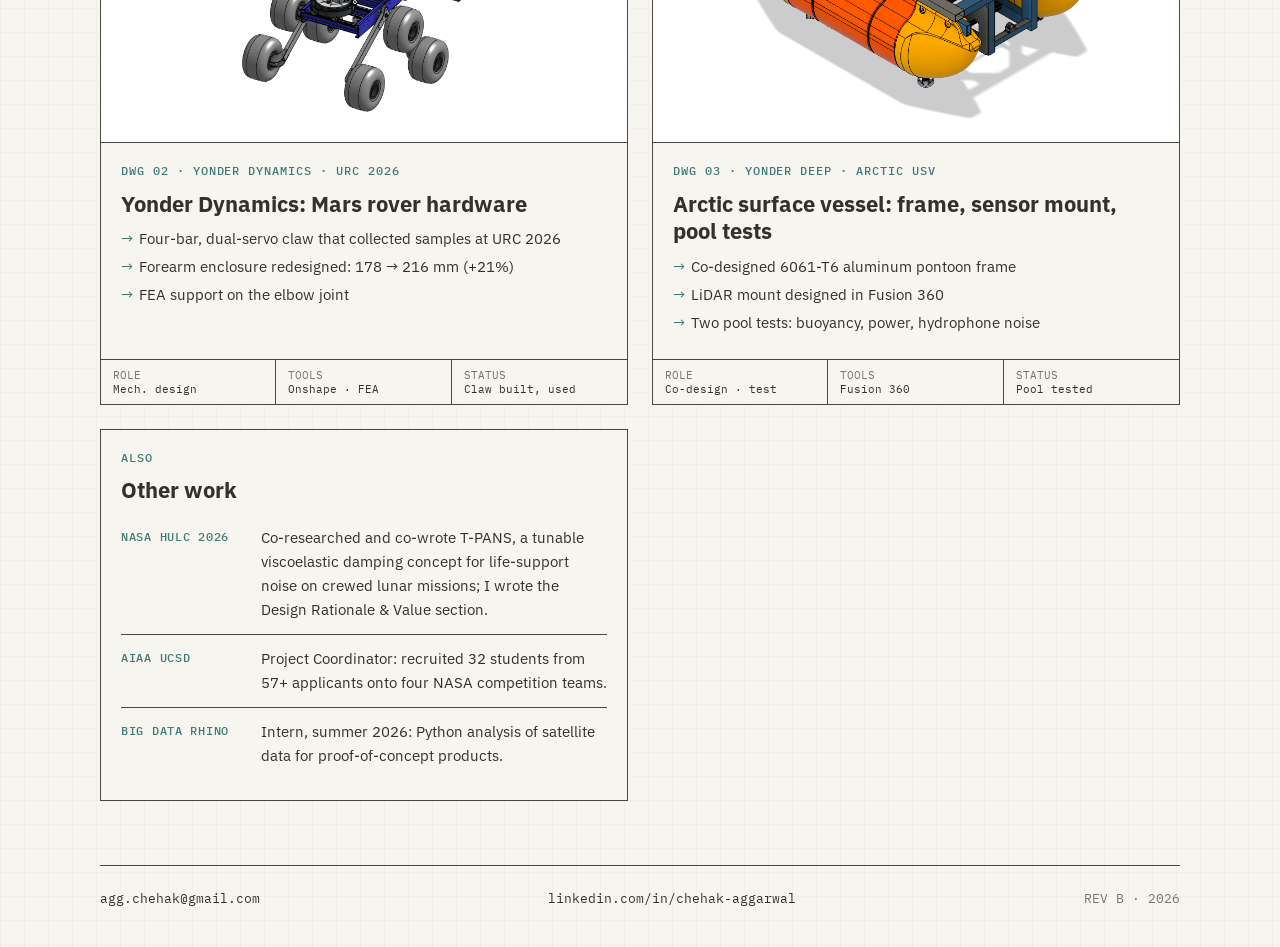
==== commit fb29c4c5: "Update index.html" ====
--- a/index.html
+++ b/index.html
@@ -7,7 +7,7 @@
 <meta name="description" content="Chehak Aggarwal: Aerospace Engineering student at UC San Diego designing mechanisms for robots and vehicles in harsh environments: Mars rover arm, Arctic surface vessel, jellyfish-inspired propulsion.">
 <meta property="og:title" content="Chehak Aggarwal · Mechanical Design & Robotics">
 <meta property="og:description" content="Mars rover arm · Arctic surface vessel · Bio-inspired underwater propulsion">
-<meta property="og:image" content="images/gripper-render.png">
+<meta property="og:image" content="https://chehak11.github.io/images/rover.jpg">
 <link rel="preconnect" href="https://fonts.googleapis.com">
 <link rel="preconnect" href="https://fonts.gstatic.com" crossorigin>
 <link href="https://fonts.googleapis.com/css2?family=IBM+Plex+Mono:wght@400;500;600&family=IBM+Plex+Sans:wght@400;500;600;700&display=swap" rel="stylesheet">
@@ -75,10 +75,10 @@
   <div class="label">02 · Team engineering</div>
   <div class="grid">
     <a class="card" href="projects/rover-arm.html">
-            <figure class="fig" data-label="Yonder Dynamics Mars rover" data-file="rover.jpg"><img src="images/rover.jpg" alt="Yonder Dynamics Mars rover"></figure>
+            <figure class="fig fit" data-label="Yonder Dynamics Mars rover" data-file="rover.jpg"><img src="images/rover.jpg" alt="Yonder Dynamics Mars rover"></figure>
       <div class="body">
         <div class="tag">DWG 02 · Yonder Dynamics · URC 2026</div>
-        <h3>Mars rover arm: science claw &amp; electronics enclosure</h3>
+               <h3>Yonder Dynamics: Mars rover hardware</h3>
         <ul>
           <li>Four-bar, dual-servo claw that collected samples at URC 2026</li>
           <li>Forearm enclosure redesigned: 178 → 216 mm (+21%)</li>
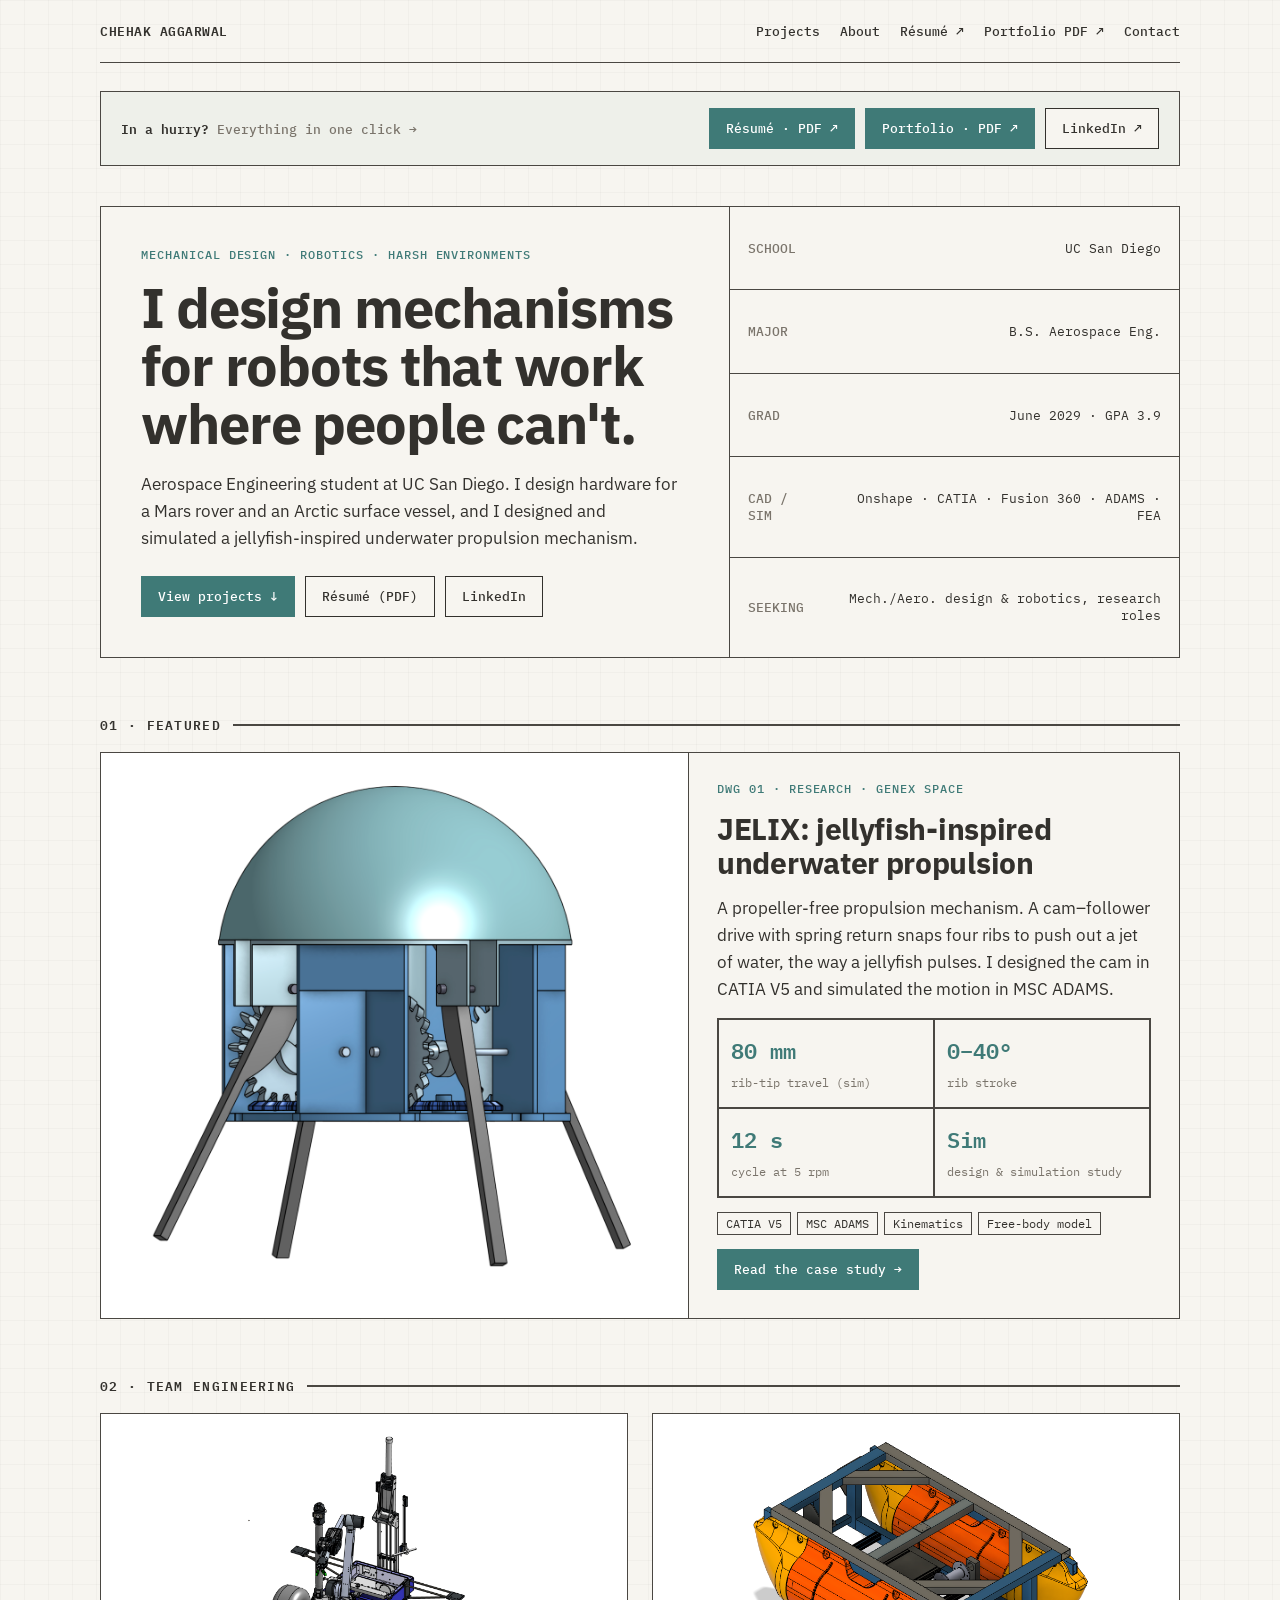
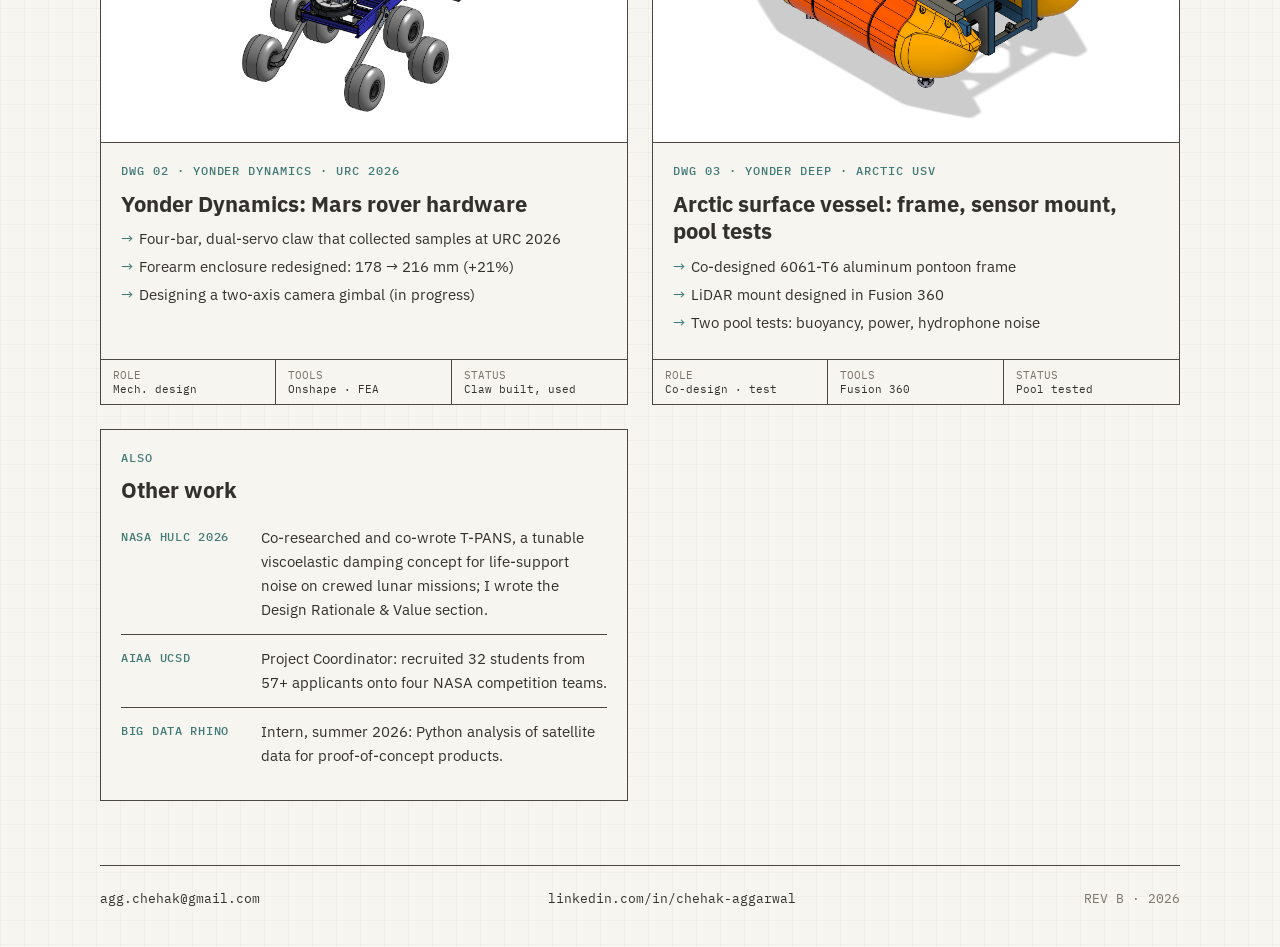
==== commit 88a58796: "Update index.html" ====
--- a/index.html
+++ b/index.html
@@ -82,7 +82,7 @@
         <ul>
           <li>Four-bar, dual-servo claw that collected samples at URC 2026</li>
           <li>Forearm enclosure redesigned: 178 → 216 mm (+21%)</li>
-          <li>FEA support on the elbow joint</li>
+          <li>Designing a two-axis camera gimbal (in progress)</li>
         </ul>
       </div>
       <div class="cardfoot"><div><b>ROLE</b>Mech. design</div><div><b>TOOLS</b>Onshape · FEA</div><div><b>STATUS</b>Claw built, used</div></div>
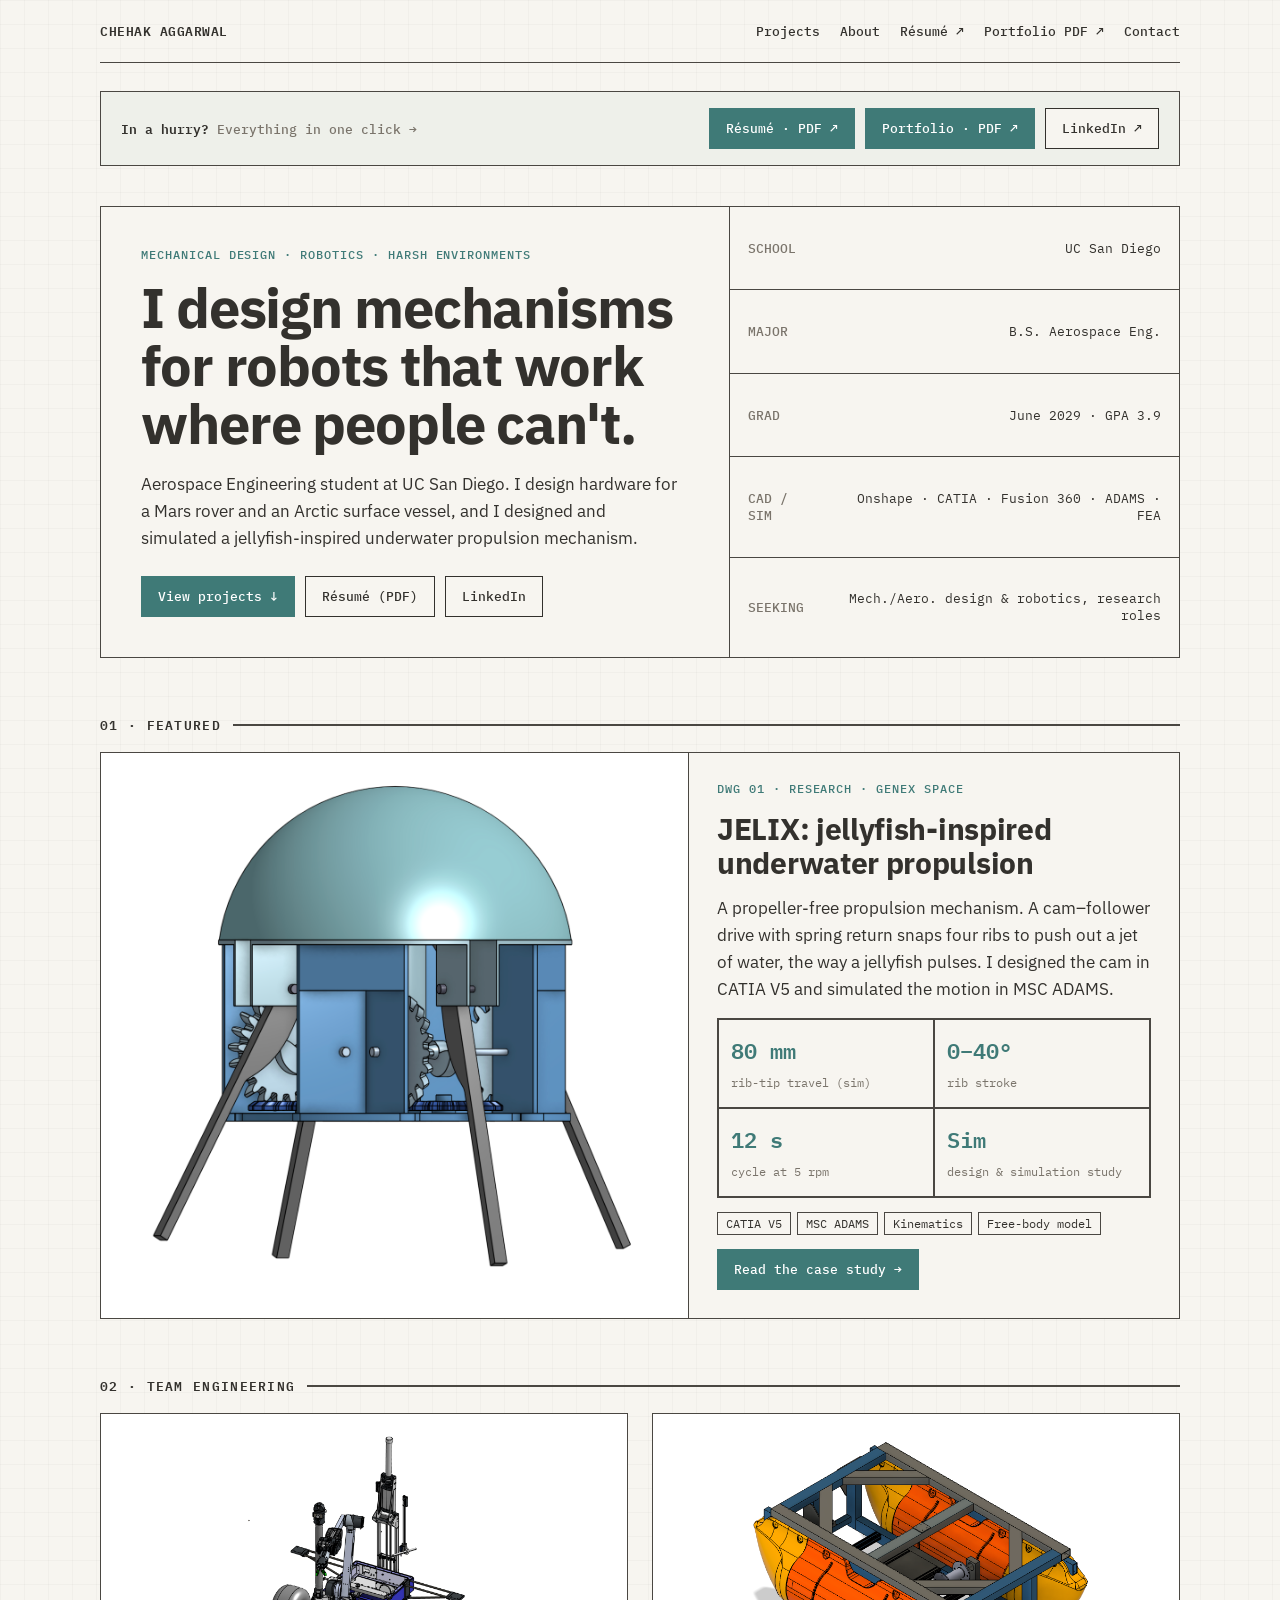
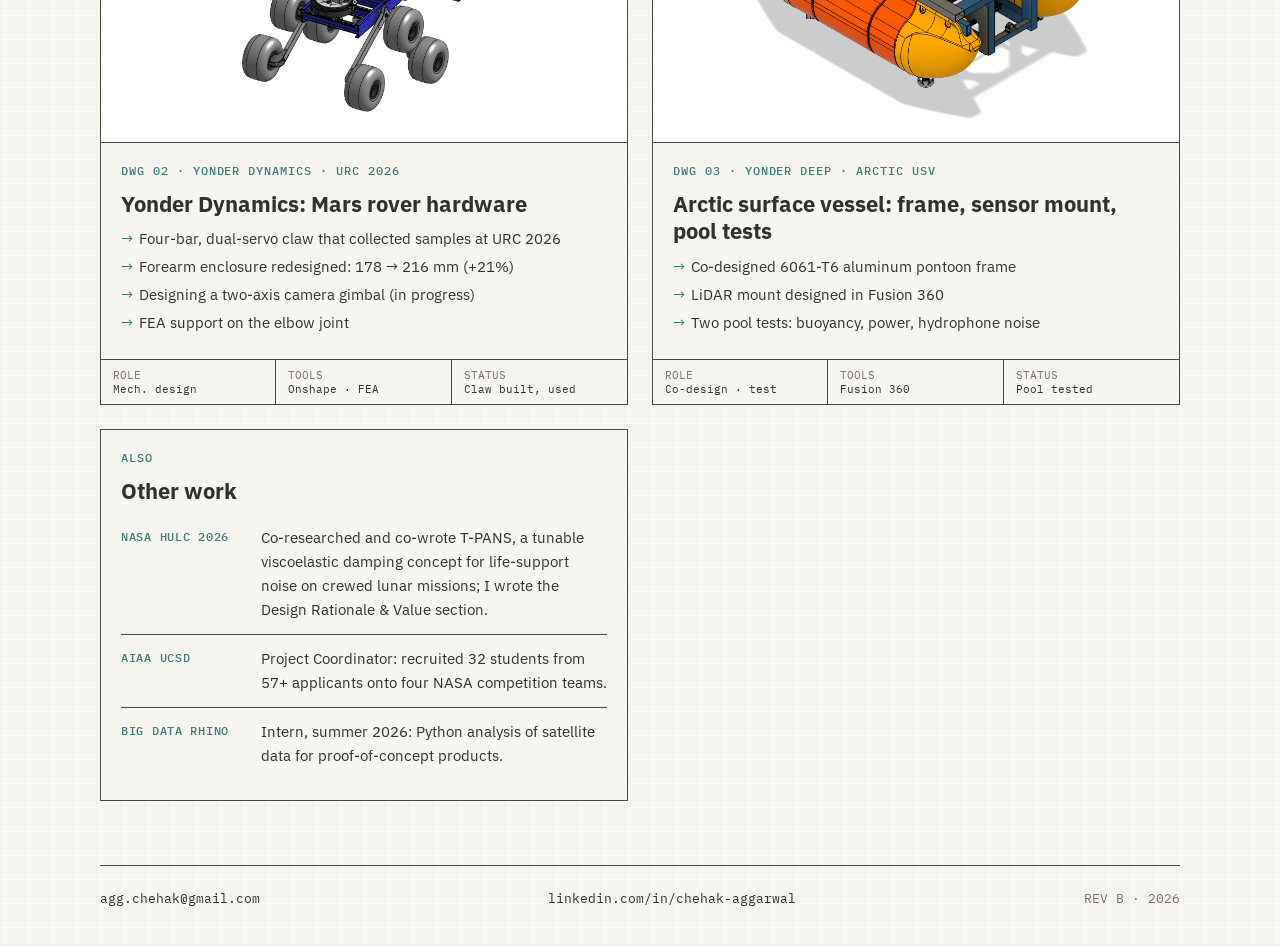
==== commit 260d33ed: "Update index.html" ====
--- a/index.html
+++ b/index.html
@@ -83,6 +83,7 @@
           <li>Four-bar, dual-servo claw that collected samples at URC 2026</li>
           <li>Forearm enclosure redesigned: 178 → 216 mm (+21%)</li>
           <li>Designing a two-axis camera gimbal (in progress)</li>
+          <li>FEA support on the elbow joint</li>
         </ul>
       </div>
       <div class="cardfoot"><div><b>ROLE</b>Mech. design</div><div><b>TOOLS</b>Onshape · FEA</div><div><b>STATUS</b>Claw built, used</div></div>
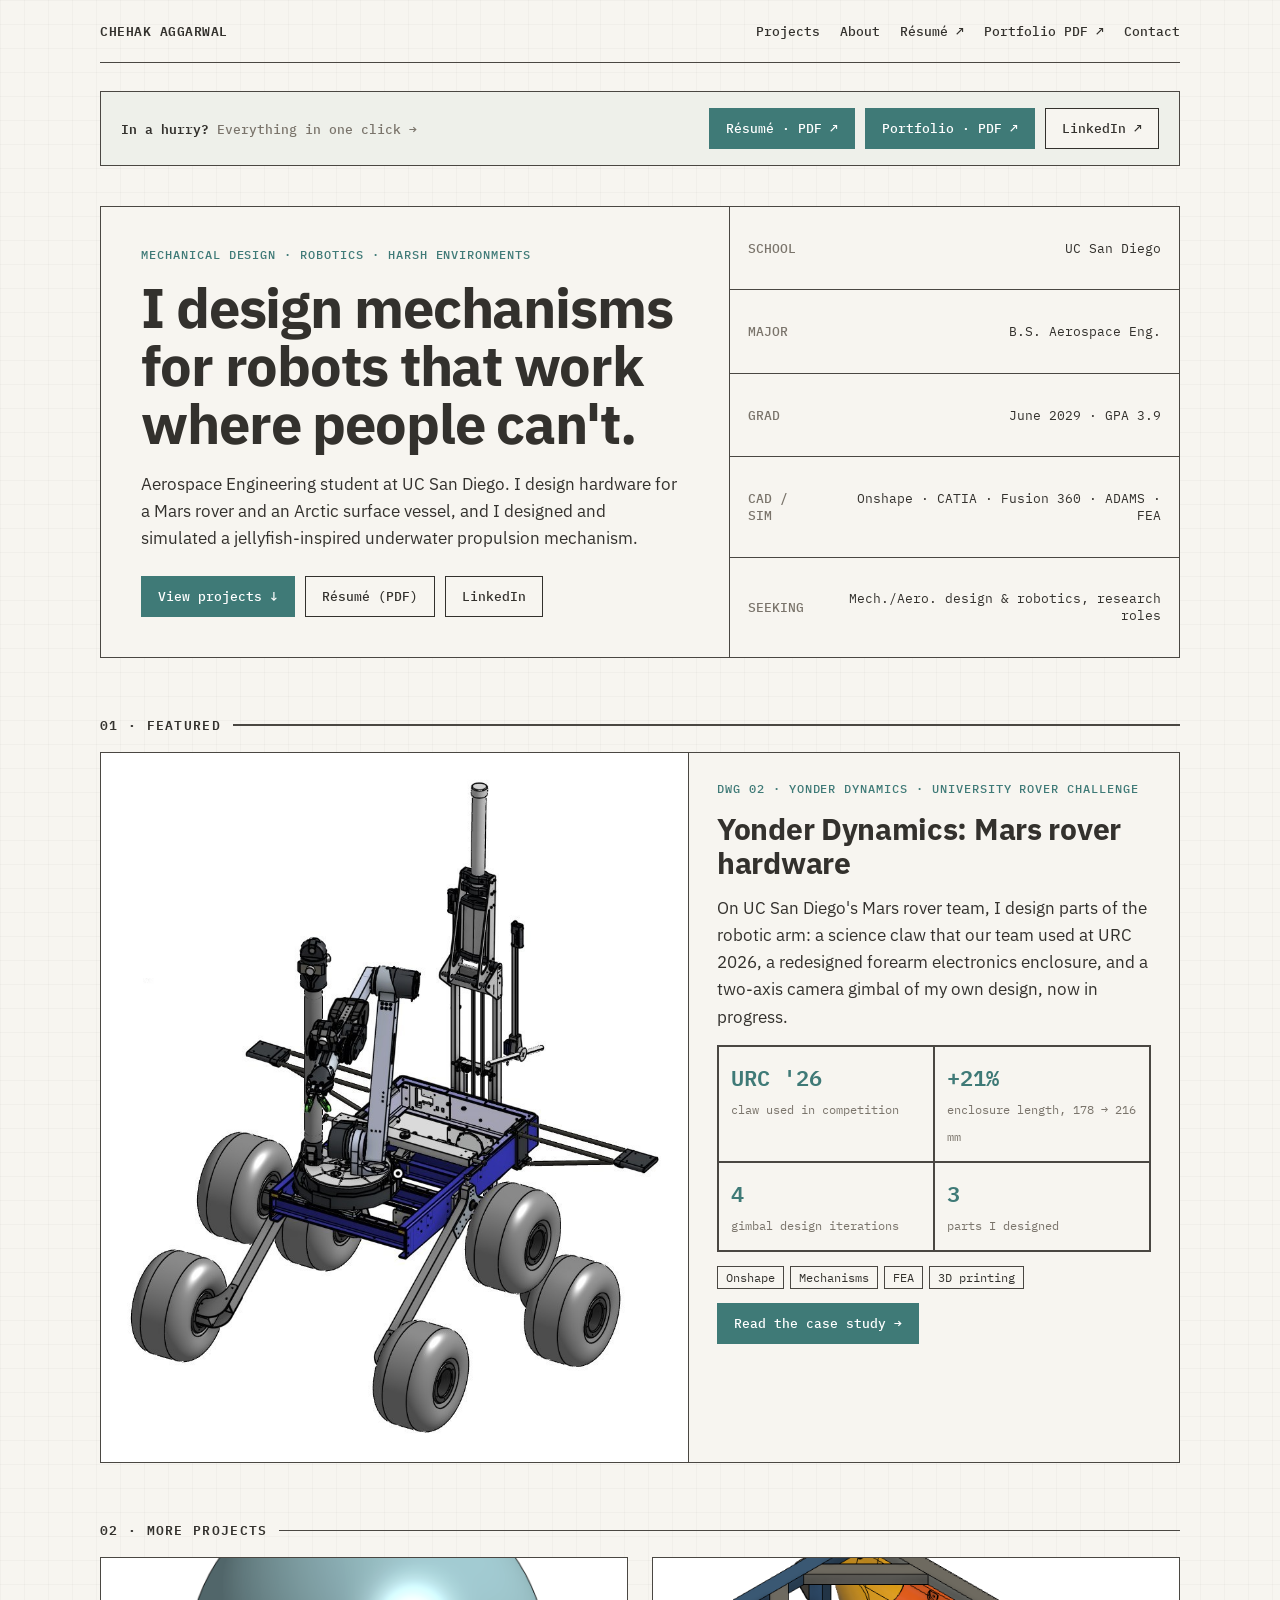
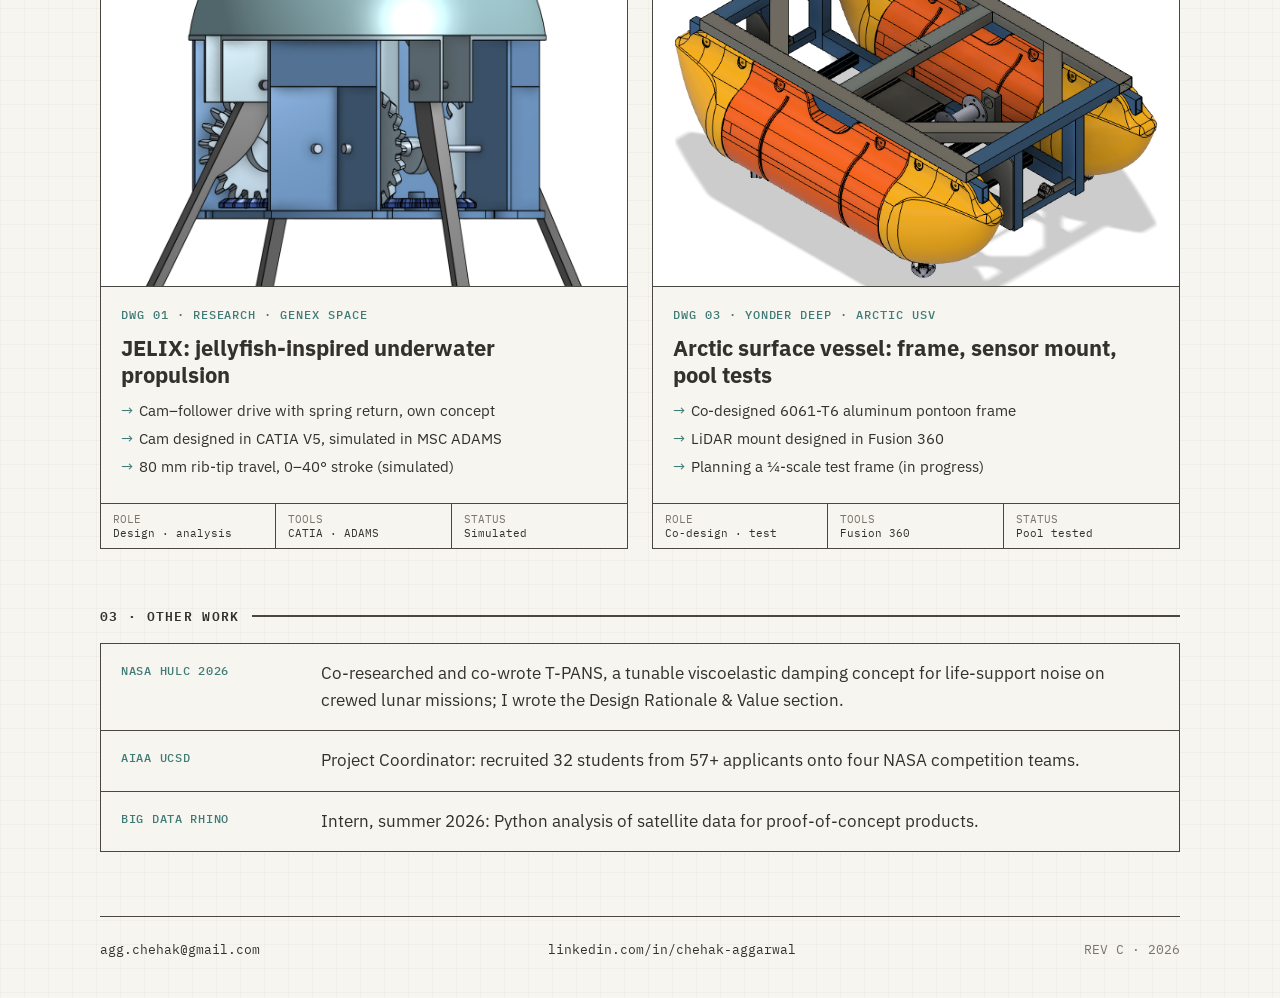
==== commit 6991981e: "Add files via upload" ====
--- a/index.html
+++ b/index.html
@@ -6,7 +6,7 @@
 <title>Chehak Aggarwal · Mechanical Design & Robotics</title>
 <meta name="description" content="Chehak Aggarwal: Aerospace Engineering student at UC San Diego designing mechanisms for robots and vehicles in harsh environments: Mars rover arm, Arctic surface vessel, jellyfish-inspired propulsion.">
 <meta property="og:title" content="Chehak Aggarwal · Mechanical Design & Robotics">
-<meta property="og:description" content="Mars rover arm · Arctic surface vessel · Bio-inspired underwater propulsion">
+<meta property="og:description" content="Mars rover hardware · Arctic surface vessel · Bio-inspired underwater propulsion">
 <meta property="og:image" content="https://chehak11.github.io/images/rover.jpg">
 <link rel="preconnect" href="https://fonts.googleapis.com">
 <link rel="preconnect" href="https://fonts.gstatic.com" crossorigin>
@@ -55,38 +55,37 @@
   </header>
 
   <div class="label" id="projects">01 · Featured</div>
-  <a class="feat" href="projects/jelix.html" style="text-decoration:none">
-    <figure class="fig" data-label="JELIX cutaway render" data-file="jelix-cutaway.png"><img src="images/jelix-cutaway.png" alt="JELIX underwater vehicle cutaway render showing the cam-follower propulsion mechanism"></figure>
+  <a class="feat" href="projects/rover-arm.html" style="text-decoration:none">
+    <figure class="fig" data-label="Yonder Dynamics Mars rover" data-file="rover.jpg"><img src="images/rover.jpg" alt="Yonder Dynamics Mars rover CAD"></figure>
     <div class="body">
-      <div class="tag">DWG 01 · Research · Genex Space</div>
-      <h3>JELIX: jellyfish-inspired underwater propulsion</h3>
-      <p>A propeller-free propulsion mechanism. A cam–follower drive with spring return snaps four ribs to push out a jet of water, the way a jellyfish pulses. I designed the cam in CATIA V5 and simulated the motion in MSC ADAMS.</p>
+      <div class="tag">DWG 02 · Yonder Dynamics · University Rover Challenge</div>
+      <h3>Yonder Dynamics: Mars rover hardware</h3>
+      <p>On UC San Diego's Mars rover team, I design parts of the robotic arm: a science claw that our team used at URC 2026, a redesigned forearm electronics enclosure, and a two-axis camera gimbal of my own design, now in progress.</p>
       <div class="stats">
-        <div><strong>80 mm</strong><span>rib-tip travel (sim)</span></div>
-        <div><strong>0–40°</strong><span>rib stroke</span></div>
-        <div><strong>12 s</strong><span>cycle at 5 rpm</span></div>
-        <div><strong>Sim</strong><span>design &amp; simulation study</span></div>
+        <div><strong>URC '26</strong><span>claw used in competition</span></div>
+        <div><strong>+21%</strong><span>enclosure length, 178 → 216 mm</span></div>
+        <div><strong>4</strong><span>gimbal design iterations</span></div>
+        <div><strong>3</strong><span>parts I designed</span></div>
       </div>
-      <div class="chips"><span>CATIA V5</span><span>MSC ADAMS</span><span>Kinematics</span><span>Free-body model</span></div>
+      <div class="chips"><span>Onshape</span><span>Mechanisms</span><span>FEA</span><span>3D printing</span></div>
       <span class="btn p" style="align-self:flex-start">Read the case study →</span>
     </div>
   </a>
 
-  <div class="label">02 · Team engineering</div>
+  <div class="label">02 · More projects</div>
   <div class="grid">
-    <a class="card" href="projects/rover-arm.html">
-            <figure class="fig fit" data-label="Yonder Dynamics Mars rover" data-file="rover.jpg"><img src="images/rover.jpg" alt="Yonder Dynamics Mars rover"></figure>
+    <a class="card" href="projects/jelix.html">
+      <figure class="fig" data-label="JELIX render" data-file="jelix-cutaway.png"><img src="images/jelix-cutaway.png" alt="JELIX underwater vehicle render showing the cam-follower propulsion mechanism"></figure>
       <div class="body">
-        <div class="tag">DWG 02 · Yonder Dynamics · URC 2026</div>
-               <h3>Yonder Dynamics: Mars rover hardware</h3>
+        <div class="tag">DWG 01 · Research · Genex Space</div>
+        <h3>JELIX: jellyfish-inspired underwater propulsion</h3>
         <ul>
-          <li>Four-bar, dual-servo claw that collected samples at URC 2026</li>
-          <li>Forearm enclosure redesigned: 178 → 216 mm (+21%)</li>
-          <li>Designing a two-axis camera gimbal (in progress)</li>
-          <li>FEA support on the elbow joint</li>
+          <li>Cam–follower drive with spring return, own concept</li>
+          <li>Cam designed in CATIA V5, simulated in MSC ADAMS</li>
+          <li>80 mm rib-tip travel, 0–40° stroke (simulated)</li>
         </ul>
       </div>
-      <div class="cardfoot"><div><b>ROLE</b>Mech. design</div><div><b>TOOLS</b>Onshape · FEA</div><div><b>STATUS</b>Claw built, used</div></div>
+      <div class="cardfoot"><div><b>ROLE</b>Design · analysis</div><div><b>TOOLS</b>CATIA · ADAMS</div><div><b>STATUS</b>Simulated</div></div>
     </a>
     <a class="card" href="projects/arctic-usv.html">
       <figure class="fig" data-label="USV frame render" data-file="usv-frame.png"><img src="images/usv-frame.png" alt="Arctic surface vessel frame and pontoons CAD render"></figure>
@@ -96,28 +95,24 @@
         <ul>
           <li>Co-designed 6061-T6 aluminum pontoon frame</li>
           <li>LiDAR mount designed in Fusion 360</li>
-          <li>Two pool tests: buoyancy, power, hydrophone noise</li>
+          <li>Planning a ¼-scale test frame (in progress)</li>
         </ul>
       </div>
       <div class="cardfoot"><div><b>ROLE</b>Co-design · test</div><div><b>TOOLS</b>Fusion 360</div><div><b>STATUS</b>Pool tested</div></div>
     </a>
-    <div class="card">
-      <div class="body">
-        <div class="tag">Also</div>
-        <h3>Other work</h3>
-        <div class="rows" style="border:0">
-          <div><span class="k">NASA HuLC 2026</span><span>Co-researched and co-wrote T-PANS, a tunable viscoelastic damping concept for life-support noise on crewed lunar missions; I wrote the Design Rationale &amp; Value section.</span></div>
-          <div><span class="k">AIAA UCSD</span><span>Project Coordinator: recruited 32 students from 57+ applicants onto four NASA competition teams.</span></div>
-          <div><span class="k">Big Data Rhino</span><span>Intern, summer 2026: Python analysis of satellite data for proof-of-concept products.</span></div>
-        </div>
-      </div>
-    </div>
+  </div>
+
+  <div class="label">03 · Other work</div>
+  <div class="rows">
+    <div><span class="k">NASA HuLC 2026</span><span>Co-researched and co-wrote T-PANS, a tunable viscoelastic damping concept for life-support noise on crewed lunar missions; I wrote the Design Rationale &amp; Value section.</span></div>
+    <div><span class="k">AIAA UCSD</span><span>Project Coordinator: recruited 32 students from 57+ applicants onto four NASA competition teams.</span></div>
+    <div><span class="k">Big Data Rhino</span><span>Intern, summer 2026: Python analysis of satellite data for proof-of-concept products.</span></div>
   </div>
 
   <footer class="foot" id="contact">
     <a href="mailto:agg.chehak@gmail.com">agg.chehak@gmail.com</a>
     <a href="https://www.linkedin.com/in/chehak-aggarwal/" target="_blank" rel="noopener">linkedin.com/in/chehak-aggarwal</a>
-    <span class="muted">REV B · 2026</span>
+    <span class="muted">REV C · 2026</span>
   </footer>
 </div>
 <script src="assets/main.js"></script>
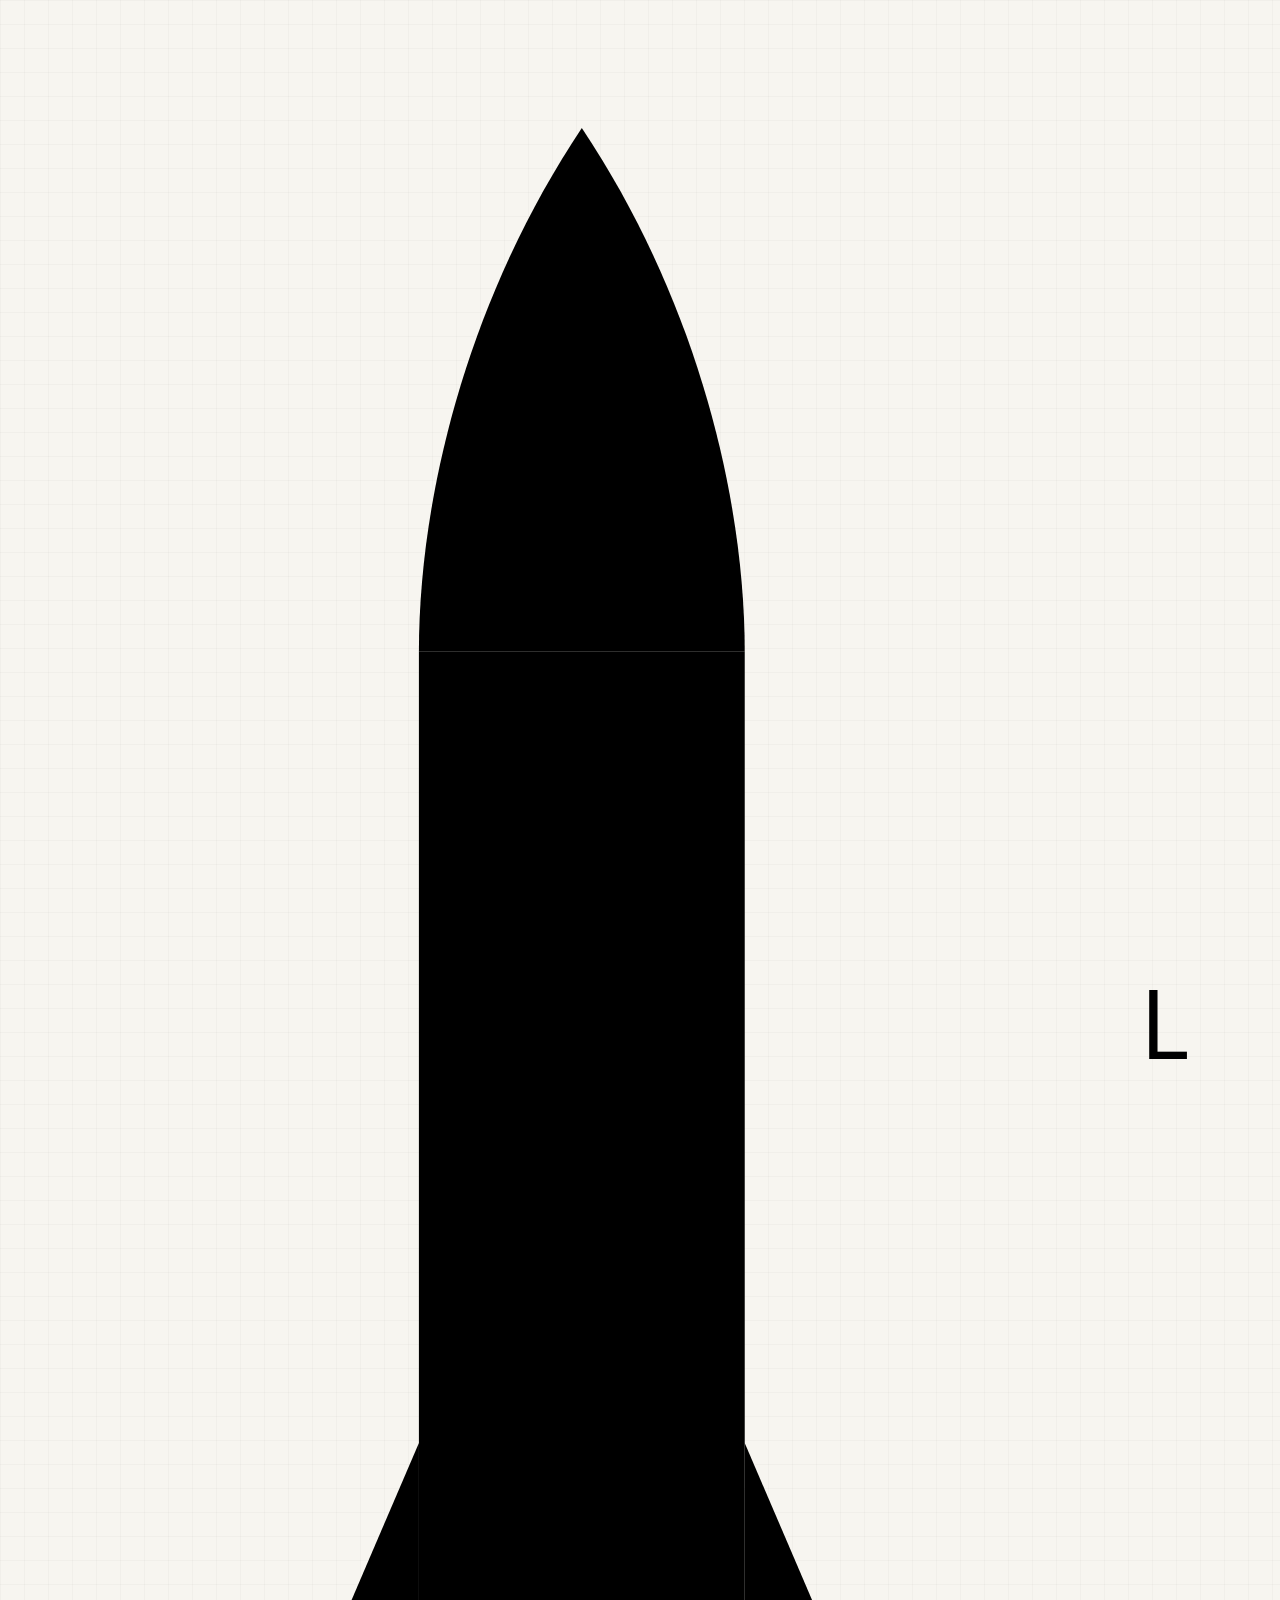
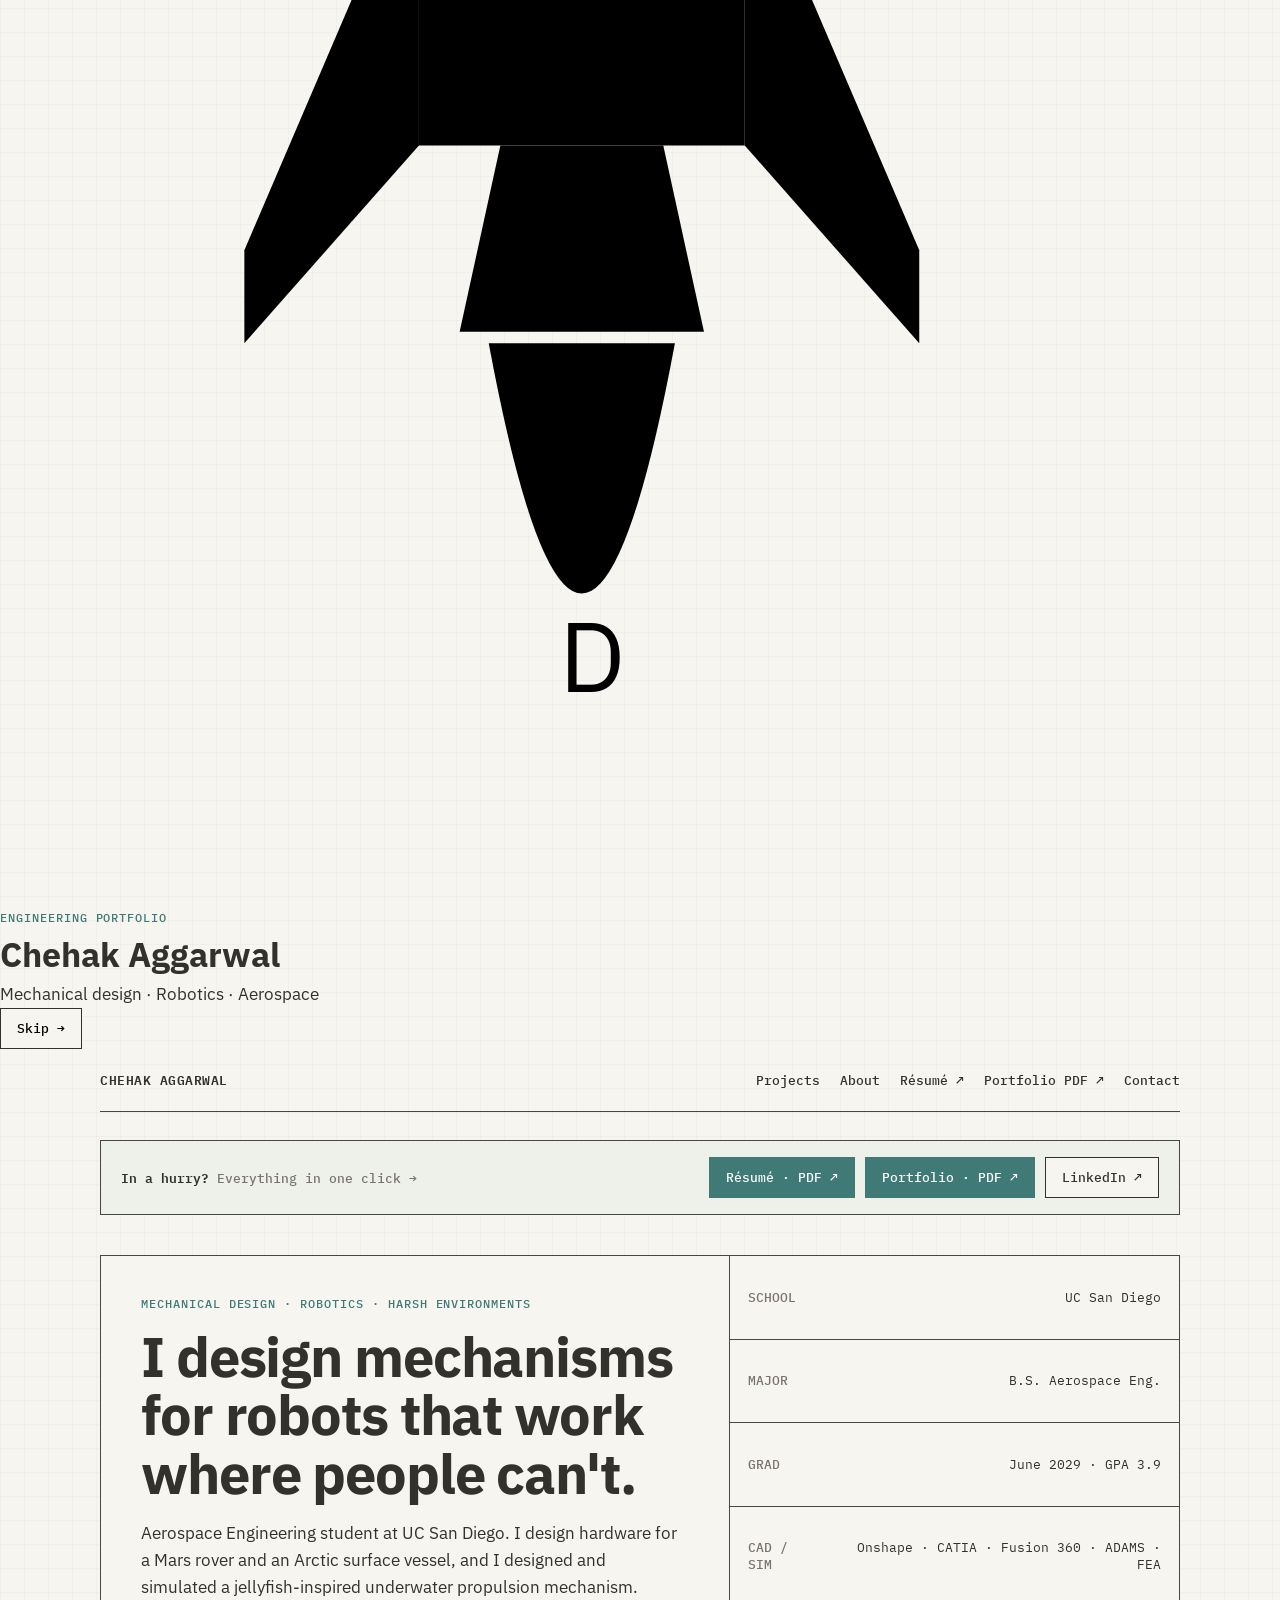
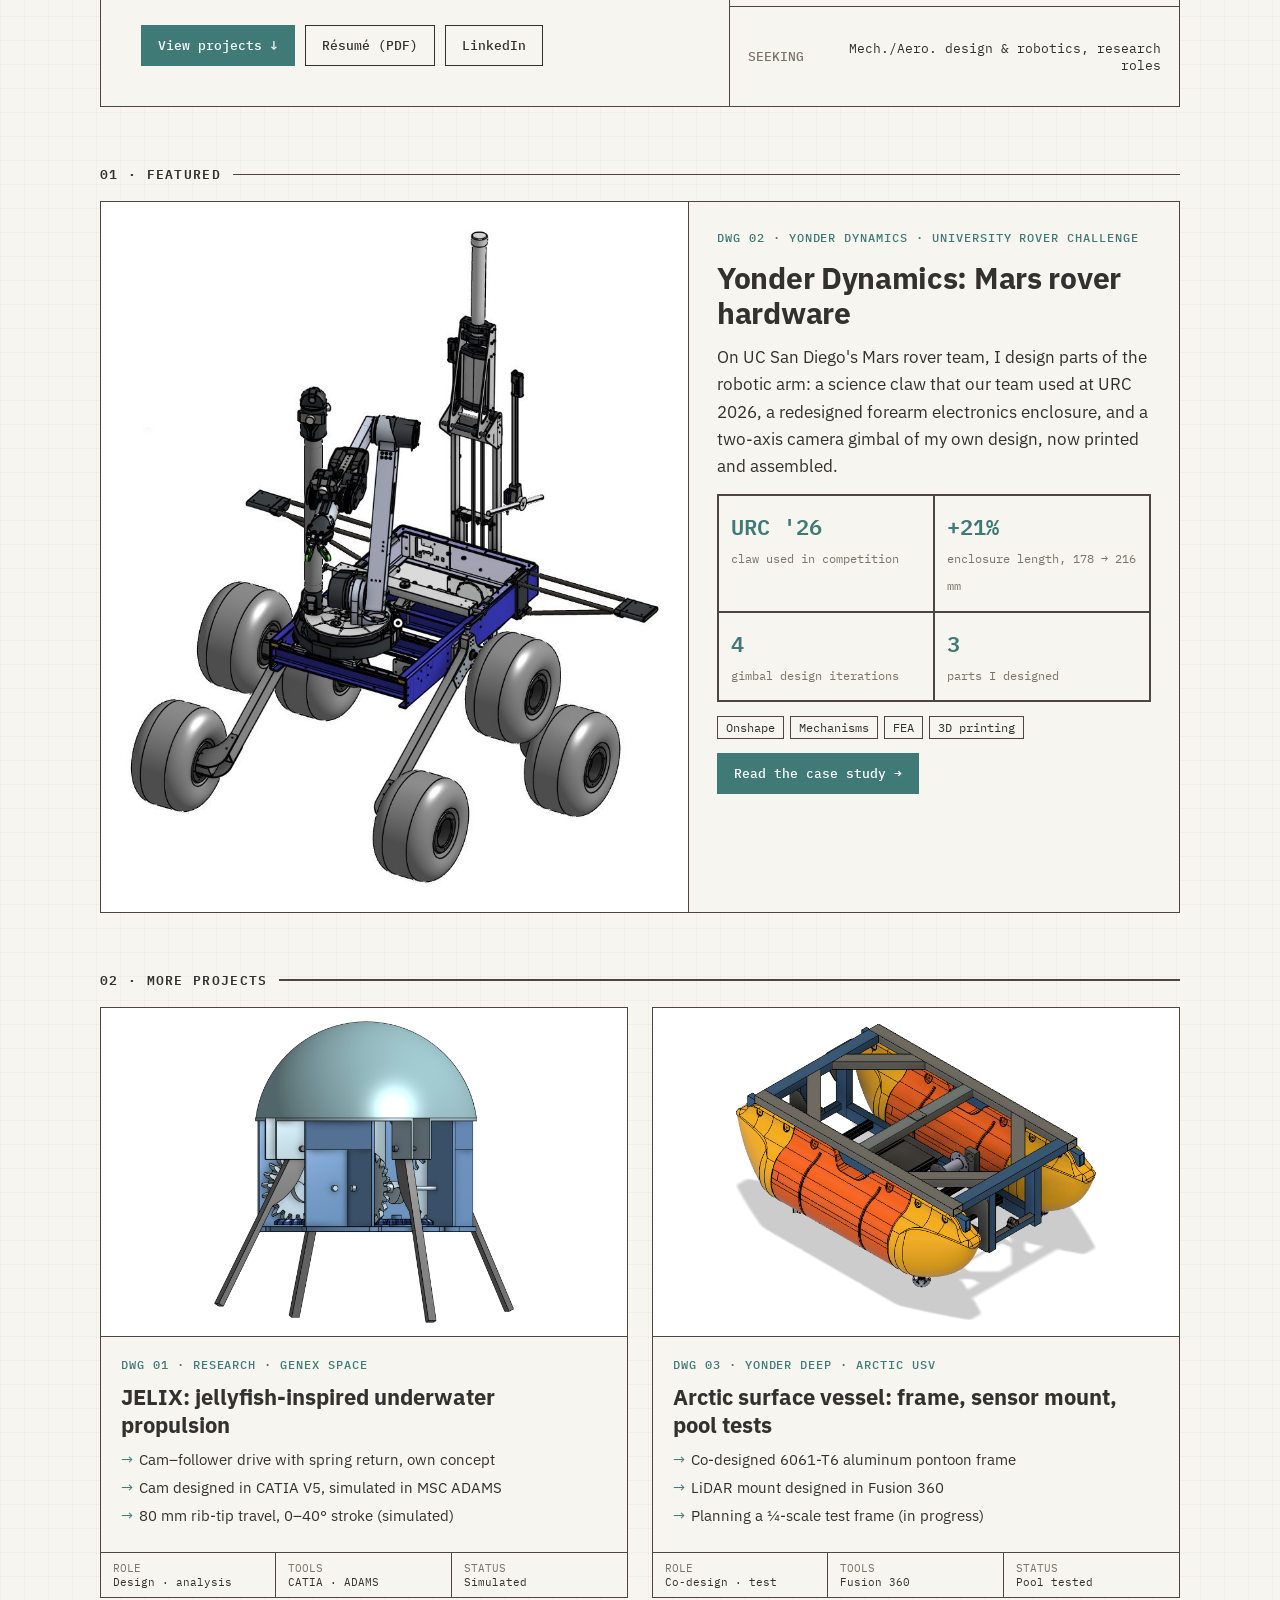
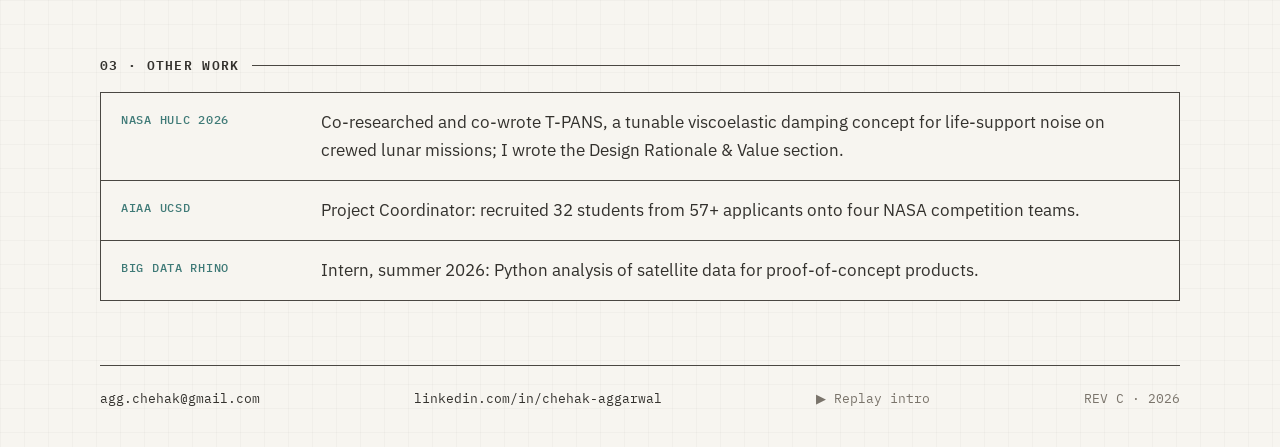
==== commit f4656d1e: "Add files via upload" ====
--- a/index.html
+++ b/index.html
@@ -12,8 +12,40 @@
 <link rel="preconnect" href="https://fonts.gstatic.com" crossorigin>
 <link href="https://fonts.googleapis.com/css2?family=IBM+Plex+Mono:wght@400;500;600&family=IBM+Plex+Sans:wght@400;500;600;700&display=swap" rel="stylesheet">
 <link rel="stylesheet" href="assets/style.css">
+<script>
+/* Intro: show once per visitor; never for reduced motion or links to a section. */
+(function(){try{if(localStorage.getItem('introSeen')||matchMedia('(prefers-reduced-motion: reduce)').matches||location.hash){document.documentElement.classList.add('no-intro')}}catch(e){document.documentElement.classList.add('no-intro')}})();
+</script>
 </head>
 <body>
+<div class="intro" id="intro" aria-label="Intro">
+  <div class="icard">
+    <svg class="art rocket" viewBox="0 0 220 430" aria-hidden="true">
+      <g class="draft">
+        <line class="d c" pathLength="1" x1="100" y1="6" x2="100" y2="350"/>
+        <path class="d" pathLength="1" d="M100 22 C120 52 128 86 128 112 L72 112 C72 86 80 52 100 22 Z" style="--t:.15s"/>
+        <path class="d" pathLength="1" d="M72 112 L72 300 L128 300 L128 112" style="--t:.35s"/>
+        <line class="d" pathLength="1" x1="72" y1="200" x2="128" y2="200" style="--t:.55s"/>
+        <circle class="d" pathLength="1" cx="100" cy="152" r="10" style="--t:.6s"/>
+        <path class="d" pathLength="1" d="M72 248 L42 318 L42 334 L72 300" style="--t:.7s"/>
+        <path class="d" pathLength="1" d="M128 248 L158 318 L158 334 L128 300" style="--t:.7s"/>
+        <path class="d" pathLength="1" d="M86 300 L79 332 L121 332 L114 300" style="--t:.85s"/>
+        <g class="dim">
+          <line x1="186" y1="22" x2="186" y2="332"/><line x1="178" y1="22" x2="194" y2="22"/><line x1="178" y1="332" x2="194" y2="332"/>
+          <line x1="42" y1="372" x2="158" y2="372"/><line x1="42" y1="364" x2="42" y2="380"/><line x1="158" y1="364" x2="158" y2="380"/>
+          <text x="196" y="182">L</text><text x="96" y="394">D</text>
+        </g>
+      </g>
+      <path class="flame" d="M84 334 Q100 420 116 334 Z"/>
+    </svg>
+    <div>
+      <div class="tag">Engineering portfolio</div>
+      <h1 class="iname">Chehak Aggarwal</h1>
+      <div class="isub">Mechanical design · Robotics · Aerospace</div>
+    </div>
+  </div>
+  <button class="btn iskip" id="intro-skip">Skip →</button>
+</div>
 <div class="wrap">
   <nav class="nav">
     <a class="brand" href="index.html">CHEHAK AGGARWAL</a>
@@ -60,7 +92,7 @@
     <div class="body">
       <div class="tag">DWG 02 · Yonder Dynamics · University Rover Challenge</div>
       <h3>Yonder Dynamics: Mars rover hardware</h3>
-      <p>On UC San Diego's Mars rover team, I design parts of the robotic arm: a science claw that our team used at URC 2026, a redesigned forearm electronics enclosure, and a two-axis camera gimbal of my own design, now in progress.</p>
+      <p>On UC San Diego's Mars rover team, I design parts of the robotic arm: a science claw that our team used at URC 2026, a redesigned forearm electronics enclosure, and a two-axis camera gimbal of my own design, now printed and assembled.</p>
       <div class="stats">
         <div><strong>URC '26</strong><span>claw used in competition</span></div>
         <div><strong>+21%</strong><span>enclosure length, 178 → 216 mm</span></div>
@@ -112,9 +144,22 @@
   <footer class="foot" id="contact">
     <a href="mailto:agg.chehak@gmail.com">agg.chehak@gmail.com</a>
     <a href="https://www.linkedin.com/in/chehak-aggarwal/" target="_blank" rel="noopener">linkedin.com/in/chehak-aggarwal</a>
+    <a href="#" id="replay-intro" class="muted">▶ Replay intro</a>
     <span class="muted">REV C · 2026</span>
   </footer>
 </div>
+<script>
+(function(){var el=document.getElementById('intro');if(!el)return;
+ if(document.documentElement.classList.contains('no-intro')){el.remove();return}
+ try{localStorage.setItem('introSeen','1')}catch(e){}
+ var done=function(){if(!el.isConnected)return;el.classList.add('gone');setTimeout(function(){el.remove()},500)};
+ document.getElementById('intro-skip').addEventListener('click',done);
+ el.addEventListener('click',function(e){if(e.target===el)done()});
+ document.addEventListener('keydown',function(e){if(e.key==='Escape')done()},{once:true});
+ setTimeout(done,3400);
+})();
+document.getElementById('replay-intro')&&document.getElementById('replay-intro').addEventListener('click',function(e){e.preventDefault();try{localStorage.removeItem('introSeen')}catch(x){}location.href=location.pathname});
+</script>
 <script src="assets/main.js"></script>
 </body>
 </html>
--- a/assets/style.css
+++ b/assets/style.css
@@ -11,13 +11,13 @@
 @media (prefers-color-scheme: dark){
   :root:not([data-theme="light"]){
     --paper:#1e201f; --paper-2:#252928; --ink:#e4e0d8; --muted:#a39d93; --line:#8a857c;
-    --red:#86b8b2; --red-dark:#a3ccc7; --grid:#ffffff07; --hatch:#ffffff0e; --on-acc:#142120; --img-bg:#f4f2ee;
+    --red:#86b8b2; --red-dark:#a3ccc7; --grid:#ffffff07; --hatch:#ffffff0e; --on-acc:#142120; --img-bg:#ffffff;
     color-scheme:dark;
   }
 }
 :root[data-theme="dark"]{
   --paper:#1e201f; --paper-2:#252928; --ink:#e4e0d8; --muted:#a39d93; --line:#8a857c;
-  --red:#86b8b2; --red-dark:#a3ccc7; --grid:#ffffff07; --hatch:#ffffff0e; --on-acc:#142120; --img-bg:#f4f2ee;
+  --red:#86b8b2; --red-dark:#a3ccc7; --grid:#ffffff07; --hatch:#ffffff0e; --on-acc:#142120; --img-bg:#ffffff;
   color-scheme:dark;
 }
 *{box-sizing:border-box;margin:0;padding:0}
@@ -74,8 +74,6 @@
 
 /* ---------- figures (with graceful placeholder) ---------- */
 figure{margin:0}
-.fig{position:relative;background:var(--paper);overflow:hidden}
-.fig img,.fig video{width:100%;height:100%;object-fit:contain;background:var(--img-bg)}
 .fig.missing{display:grid;place-items:center;min-height:240px;
   background:repeating-linear-gradient(45deg,transparent 0 10px,var(--hatch) 10px 11px)}
 .fig.missing img,.fig.missing video{display:none}
@@ -85,7 +83,6 @@
 
 /* ---------- featured ---------- */
 .feat{display:grid;grid-template-columns:1.2fr 1fr;border:1.5px solid var(--line);background:var(--paper)}
-.feat>.fig{border-right:1.5px solid var(--line);min-height:320px}
 .feat .body{padding:28px;display:flex;flex-direction:column;gap:14px}
 .feat h3{font-size:30px;line-height:1.15;letter-spacing:-.01em}
 .stats{display:grid;grid-template-columns:repeat(2,1fr);border:1px solid var(--line)}
@@ -103,7 +100,6 @@
 table.spec td{overflow-wrap:anywhere}
 .card{border:1.5px solid var(--line);background:var(--paper);display:flex;flex-direction:column;text-decoration:none;transition:transform .15s,box-shadow .15s}
 a.card:hover{transform:translate(-2px,-2px);box-shadow:3px 3px 0 var(--red)}
-.card .fig{border-bottom:1.5px solid var(--line);aspect-ratio:16/10}
 .card .body{padding:20px;display:flex;flex-direction:column;gap:10px;flex:1}
 .card h3{font-size:22px;line-height:1.25}
 .card ul{list-style:none;font-size:15px}
@@ -126,7 +122,6 @@
 .phead .l{padding:36px;border-right:1.5px solid var(--line)}
 .phead h1{font-size:clamp(32px,4.6vw,50px);line-height:1.06;letter-spacing:-.02em;margin:12px 0 14px}
 .hero-fig{border:1.5px solid var(--line);border-top:0;background:var(--img-bg)}
-.hero-fig .fig{min-height:300px}
 .doc{display:grid;grid-template-columns:200px 1fr;gap:40px;margin:48px 0}
 .toc{position:sticky;top:20px;align-self:start;font:12px/2 var(--mono)}
 .toc a{display:block;text-decoration:none;color:var(--muted)}
@@ -138,14 +133,10 @@
 .sec p{max-width:70ch;margin-bottom:12px}
 .sec ul{margin:0 0 12px 20px;max-width:70ch}
 .sec li{margin-bottom:6px}
-.figs{display:grid;grid-template-columns:repeat(2,1fr);gap:16px;margin:16px 0}
-.figs .fig{border:1.5px solid var(--line);aspect-ratio:4/3}
-.figs.one{grid-template-columns:1fr}
-.figs.one .fig{aspect-ratio:16/9}
 .note{border-left:3px solid var(--red);padding:10px 16px;background:var(--paper-2);font-size:15px;margin:12px 0;max-width:70ch}
-table.spec{border-collapse:collapse;font:14px var(--mono);margin:8px 0 16px;width:100%;max-width:640px}
+table.spec{border-collapse:collapse;font:14px var(--mono);margin:8px 0 16px;width:100%}
 table.spec td{border:1px solid var(--line);padding:8px 12px;vertical-align:top}
-table.spec td:first-child{color:var(--muted);width:42%}
+table.spec td:first-child{color:var(--muted);width:32%}
 
 /* ---------- footer ---------- */
 .foot{margin:64px 0 0;border-top:1.5px solid var(--line);padding:24px 0 40px;display:flex;justify-content:space-between;flex-wrap:wrap;gap:12px;font:13px var(--mono)}
@@ -159,25 +150,51 @@
   .feat>.fig{border-right:0;border-bottom:1.5px solid var(--line)}
   .toc{position:static;display:flex;flex-wrap:wrap;gap:4px 16px}
   .rows>div{grid-template-columns:1fr;gap:4px}
-  .figs{grid-template-columns:1fr}
   body{font-size:16px}
 }
 @media (prefers-reduced-motion:reduce){*{transition:none!important;scroll-behavior:auto!important}}
 
 
-/* ---------- image sizing (v2): no blank bands ----------
-   • Big single images and page-top images keep their own shape.
-   • Home cards, the featured card and side-by-side pairs fill a fixed frame (edges may crop slightly).
-   • Add class "fit" to any <figure class="fig"> to show the whole image instead of cropping. */
-.fig img,.fig video{width:100%;height:auto;object-fit:contain}
-.hero-fig .fig{min-height:0}
-.hero-fig .fig img,.hero-fig .fig video{max-height:600px;width:100%;height:auto;object-fit:contain}
-.figs.one .fig{aspect-ratio:auto}
-.figs.one .fig img,.figs.one .fig video{max-height:640px}
-.card .fig img,.card .fig video,
-.feat>.fig img,.feat>.fig video,
-.figs:not(.one) .fig img,.figs:not(.one) .fig video,
-.phead>.fig img{height:100%;object-fit:cover}
-.fig.fit img,.fig.fit video{object-fit:contain!important}
-.figs.one .fig.missing{aspect-ratio:16/9}
-.hero-fig .fig.missing{min-height:300px}
+/* ---------- images (v3): every frame matches its picture ----------
+   Rules, so the whole site stays consistent:
+   1. Each figure's box takes the picture's own shape (--ar = width / height), so there are no empty bands.
+   2. Pictures side by side (.figs) share one height; widths follow their shapes, so edges line up.
+   3. A picture on its own (.figs.one) is never taller than --fh, and is centered.
+   4. Page-top pictures sit in one fixed-height white band on every project page.
+   5. Renders sit on white (their own background); photos fill their box (class "photo"). */
+:root{--fh:420px}
+.fig{position:relative;overflow:hidden;background:var(--img-bg);aspect-ratio:var(--ar,1.6)}
+.fig img,.fig video{display:block;width:100%;height:100%;object-fit:contain;background:var(--img-bg)}
+.fig.photo img,.fig.photo video{object-fit:cover}
+.figs{display:flex;gap:16px;margin:18px 0;align-items:flex-start}
+.figs>*{flex:var(--ar,1.6) 1 0;min-width:0}
+.figs .fig{border:1.5px solid var(--line)}
+.figs.one{display:block}
+.figs.one>*{width:min(100%,calc(var(--ar,1.6) * var(--fh)));margin:0 auto}
+.figs.stack{display:grid;gap:12px;max-width:680px;margin-left:auto;margin-right:auto}
+.figs + figcaption{margin-top:-10px;text-align:center}
+.hero-fig{border:1.5px solid var(--line);border-top:0;background:var(--img-bg)}
+.hero-fig .fig{aspect-ratio:auto;height:clamp(240px,36vw,420px)}
+.card .fig{aspect-ratio:16/10;border-bottom:1.5px solid var(--line)}
+.feat>.fig{aspect-ratio:auto;min-height:340px;border-right:1.5px solid var(--line)}
+.phead>.fig{aspect-ratio:auto;min-height:320px}
+.cols2{display:grid;grid-template-columns:1fr 1fr;gap:28px}
+.cols2 h3{margin-top:4px}
+.fig.missing{aspect-ratio:var(--ar,1.6)}
+.hero-fig .fig.missing,.feat>.fig.missing,.phead>.fig.missing{aspect-ratio:auto}
+@media (max-width:860px){
+  .figs{flex-direction:column}
+  .figs>*{flex:none;width:100%}
+  .figs.one>*{width:min(100%,calc(var(--ar,1.6) * 340px))}
+  .cols2{grid-template-columns:1fr;gap:0}
+  .feat>.fig{border-right:0;min-height:260px}
+  .hero-fig .fig{height:clamp(200px,60vw,320px)}
+}
+
+/* text beside a tall, narrow picture */
+.side{display:grid;grid-template-columns:1fr auto;gap:28px;align-items:center;margin:8px 0}
+.side>.fig{height:380px;width:auto;border:1.5px solid var(--line)}
+.side p{max-width:none}
+.figs figcaption{text-align:left}
+.sec ol{margin:0 0 12px 20px}
+@media (max-width:860px){.side{grid-template-columns:1fr}.side>.fig{height:300px;justify-self:center}}
